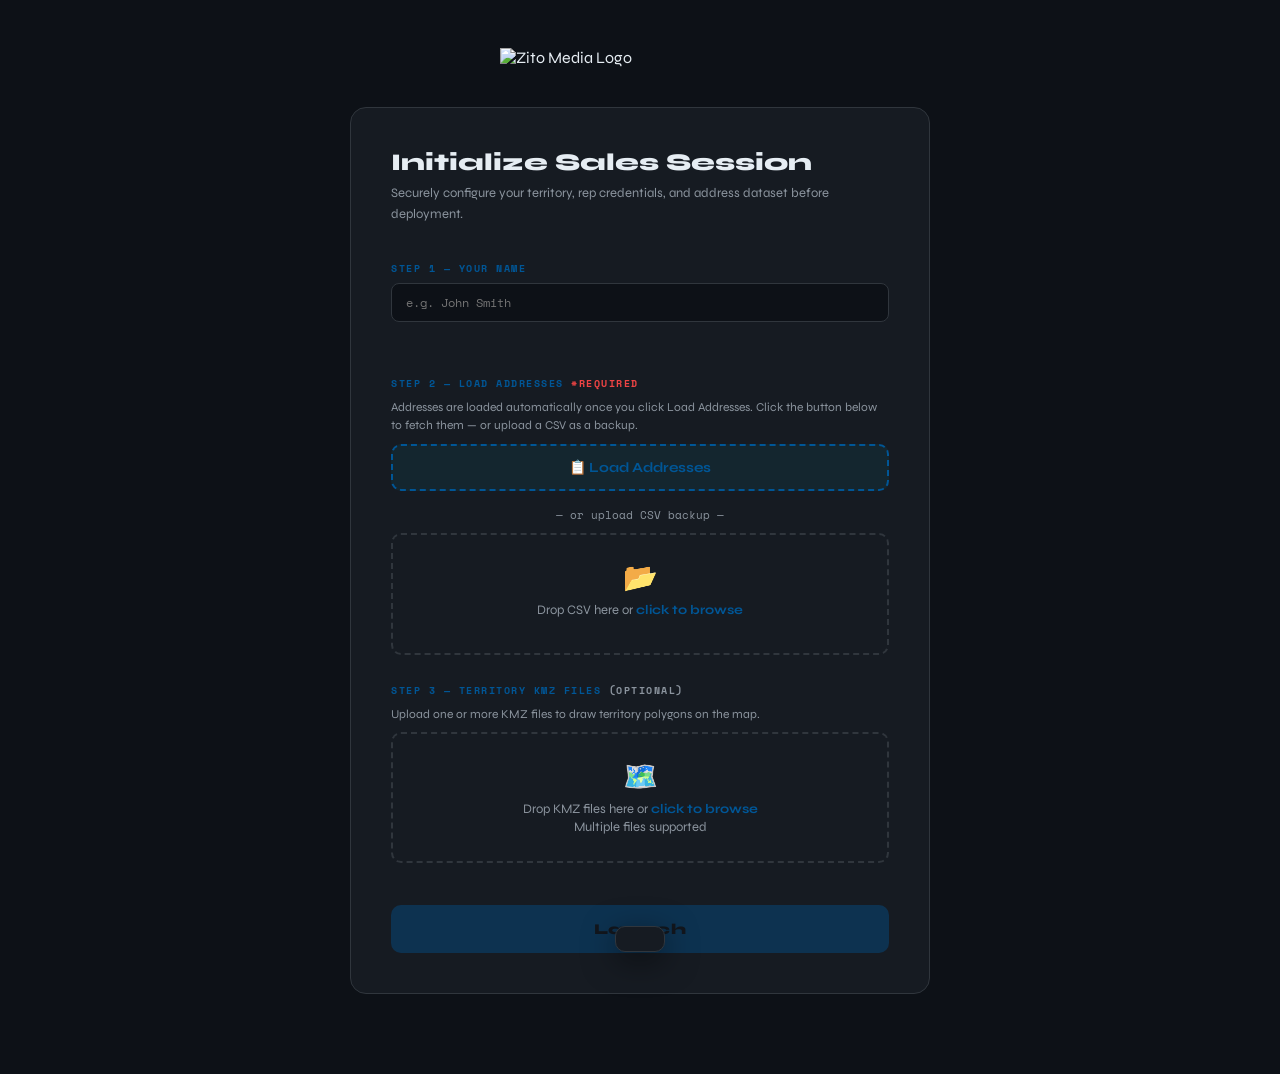
==== index.html @ 5307baa6 "Add files via upload" ====
<!DOCTYPE html>
<html lang="en">
<head>
<meta charset="UTF-8">
<meta name="viewport" content="width=device-width, initial-scale=1.0, viewport-fit=cover">
<title>Zito FieldOS</title>
<link rel="manifest" href="manifest.json">
<meta name="theme-color" content="#005696">
<meta name="mobile-web-app-capable" content="yes">
<meta name="apple-mobile-web-app-capable" content="yes">
<meta name="apple-mobile-web-app-status-bar-style" content="black-translucent">
<meta name="apple-mobile-web-app-title" content="FieldOS">
<link rel="apple-touch-icon" href="https://www.zitomedia.net/wp-content/uploads/2025/03/Untitled-design-6.png">
<link rel="icon" type="image/png" href="https://www.zitomedia.net/wp-content/uploads/2025/03/Untitled-design-6.png">

<!-- Preconnect to every external host so DNS + TLS happens in parallel, not serially -->
<link rel="preconnect" href="https://fonts.googleapis.com">
<link rel="preconnect" href="https://fonts.gstatic.com" crossorigin>
<link rel="preconnect" href="https://cdnjs.cloudflare.com">
<link rel="preconnect" href="https://server.arcgisonline.com">
<link rel="preconnect" href="https://nominatim.openstreetmap.org">
<link rel="preconnect" href="https://services.arcgisonline.com">
<link rel="dns-prefetch" href="https://script.google.com">

<!-- Fonts: display=swap means text shows in fallback font immediately, custom font swaps in when ready -->
<link href="https://fonts.googleapis.com/css2?family=Space+Mono:wght@400;700&family=Syne:wght@400;600;700;800&display=swap" rel="stylesheet">
<link rel="stylesheet" href="https://cdnjs.cloudflare.com/ajax/libs/leaflet/1.9.4/leaflet.min.css"/>
<link rel="stylesheet" href="https://cdnjs.cloudflare.com/ajax/libs/leaflet.markercluster/1.5.3/MarkerCluster.min.css"/>
<link rel="stylesheet" href="https://cdnjs.cloudflare.com/ajax/libs/leaflet.markercluster/1.5.3/MarkerCluster.Default.min.css"/>
<!-- App styles — bump ?v= whenever you update style.css so browsers fetch fresh -->
<link rel="stylesheet" href="style.css">
</head>
<body>

<!-- ═══════════════════ SPLASH SCREEN ═══════════════════ -->
<div id="splash" class="gone">
  <div class="splash-grid"></div>
  <div class="splash-glow"></div>
  <div class="splash-rings">
    <div class="splash-ring"></div>
    <div class="splash-ring"></div>
    <div class="splash-ring"></div>
    <div class="splash-ring"></div>
  </div>
  <div class="splash-body">
    <div class="splash-logo">
      <img src="https://www.zitomedia.net/wp-content/uploads/2025/03/Untitled-design-6.png" alt="Zito Media">
    </div>
    <div class="splash-line"></div>
    <div class="splash-tag">Field Operations & Sales Intelligence</div>
    <div class="splash-name" id="splash-rep-name"></div>
    <div class="splash-dots">
      <div class="splash-dot"></div>
      <div class="splash-dot"></div>
      <div class="splash-dot"></div>
    </div>
    <div class="splash-prog-wrap">
      <div class="splash-prog-track">
        <div class="splash-prog-fill" id="splash-prog-fill"></div>
      </div>
      <div class="splash-prog-label">Loading session…</div>
    </div>
  </div>
  <div class="splash-ver">ZITO FIELDOS v1.0.3 • Production • Build 2026.02.22</div>
</div>

<!-- ═══════════════════ SIGN-OUT CONFIRM ═══════════════════ -->
<div id="signout-confirm">
  <div class="signout-box">
    <div class="signout-icon">👋</div>
    <div class="signout-title">End Session?</div>
    <div class="signout-msg">Your availability will be set to Offline and your session will be securely closed.</div>
    <div class="signout-btns">
      <button class="signout-cancel" onclick="closeSignOutConfirm()">Cancel</button>
      <button class="signout-confirm-btn" onclick="confirmSignOut()">End Session</button>
    </div>
  </div>
</div>

<!-- ═══════════════════ SETUP PAGE ═══════════════════ -->
<div id="page-setup">
  <div class="logo-bar">
    <img src="https://www.zitomedia.net/wp-content/uploads/2025/03/Untitled-design-6.png" alt="Zito Media Logo">
  </div>
  <div class="setup-card">
    <h1>Initialize Sales Session</h1>
    <p class="sub">Securely configure your territory, rep credentials, and address dataset before deployment.</p>

    <div class="step">
      <div class="slabel">Step 1 — Your Name</div>
      <input class="txt-in" type="text" id="rep-name" placeholder="e.g. John Smith" oninput="validateRepName()" autocomplete="name">
      <div id="rep-name-hint">⚠ Please enter your first and last name</div>
      <div id="rep-profile-status"></div>
    </div>

    <div class="step">
      <div class="slabel">Step 2 — Load Addresses <span class="text-danger">*Required</span></div>
      <p class="shint">Addresses are loaded automatically once you click Load Addresses. Click the button below to fetch them — or upload a CSV as a backup.</p>
      <button class="btn-fetch-addr" id="btn-fetch-addr" onclick="fetchAddressesFromSheet()">
        <span id="fetch-addr-icon">📋</span> Load Addresses
      </button>
      <div id="fetch-addr-status" class="dz-status"></div>

      <div class="dz-or">— or upload CSV backup —</div>
      <div class="dropzone" id="dz-csv">
        <input type="file" id="csv-file" accept=".csv">
        <div class="dz-icon">📂</div>
        <div class="dz-label">Drop CSV here or <strong>click to browse</strong></div>
        <div id="csv-status" class="dz-status"></div>
      </div>
    </div>

    <div class="step">
      <div class="slabel">Step 3 — Territory KMZ Files <span class="text-muted">(optional)</span></div>
      <p class="shint">Upload one or more KMZ files to draw territory polygons on the map.</p>
      <div class="dropzone" id="dz-kml">
        <input type="file" id="kml-file" accept=".kml,.kmz" multiple>
        <div class="dz-icon">🗺️</div>
        <div class="dz-label">Drop KMZ files here or <strong>click to browse</strong></div>
        <div class="dz-label small-muted">Multiple files supported</div>
      </div>
      <div id="kml-file-list"></div>
    </div>

    <button class="btn-launch" id="launch-btn" disabled onclick="launchApp()">Launch</button>
  </div>
</div>

<!-- ═══════════════════ APP PAGE ═══════════════════ -->
<div id="page-app">
  <div id="topbar">
    <div class="tb-logo">
      <img src="https://www.zitomedia.net/wp-content/uploads/2025/03/Untitled-design-6.png" alt="Logo" class="topbar-logo-img">
    </div>
    <div class="tb-sep"></div>
    <div class="tb-stat">Homes Passed: <strong id="st-total">0</strong></div>
    <div class="tb-stat sched">✅ Scheduled: <strong id="st-sched">0</strong></div>
    <div class="tb-stat">Pending: <strong id="st-pend">0</strong></div>
    <div class="tb-actions">
      <button id="btn-drop-pin-top" class="tb-btn" title="Drop a pin / add an address">📍 Drop Pin</button>
      <button id="btn-draw-zone-top" class="tb-btn tb-btn-zone" onclick="toggleDrawZoneMode()" title="Draw a polygon and auto-add every house inside it">🏘 Draw Zone</button>
      <div id="tb-status-pill" class="is-offline" onclick="openBadge()" title="View my badge">
        <span class="status-dot"></span>
        <span id="tb-status-label">OFFLINE</span>
      </div>
      <button id="btn-manager" class="tb-btn" onclick="openManagerPanel()">Team</button>
      <button id="btn-chat" class="tb-btn tb-btn-chat" onclick="openChat()" title="Team Chat">
        💬 Chat<span id="chat-unread-badge" class="chat-unread-badge hidden"></span>
      </button>
      <button class="tb-btn" onclick="openBadge()">My Badge</button>
      <button class="tb-btn btn-logout" onclick="openSignOutConfirm()" title="Sign out">Log Out</button>
    </div>
  </div>

  <!-- Sidebar collapse toggle -->
  <button id="sidebar-toggle" onclick="toggleSidebar()" title="Toggle address list">&#8249;</button>

  <!-- ═══════════════════ BADGE MODAL ═══════════════════ -->
  <div id="badge-modal" onclick="if(event.target===this)closeBadge()">
    <div class="badge-wrap">
      <div class="badge-card">
        <div class="badge-stripe"></div>
        <div class="badge-logo-bar">
          <img src="https://www.zitomedia.net/wp-content/uploads/2025/03/Untitled-design-6.png" alt="Zito Media">
          <span class="badge-id-num" id="badge-id-num">REP-000</span>
        </div>
        <div class="badge-avatar" id="badge-avatar">?</div>
        <div class="badge-name" id="badge-rep-name">—</div>
        <div class="badge-title">Sales Representative</div>
        
        <div class="badge-contact">
          <div class="badge-contact-row">📞 <a id="badge-phone-link" href="#"><span id="badge-rep-phone">—</span></a></div>
          <div class="badge-contact-row">✉️ <a id="badge-email-link" href="#"><span id="badge-rep-email">—</span></a></div>
          <div class="badge-contact-row">🌐 <a id="badge-web-link" href="#" target="_blank" rel="noopener"><span id="badge-rep-web">zitomedia.net</span></a></div>
        </div>

        <div class="badge-email-actions">
          <button class="badge-email-btn mega" onclick="emailCustomerOffer('mega')">Email Mega Offer</button>
          <button class="badge-email-btn gig" onclick="emailCustomerOffer('gig')">Email Gig Offer</button>
        </div>

        <div class="badge-divider"></div>
        <div class="badge-stats">
          <div class="badge-stat">
            <div class="badge-stat-val total-c" id="badge-total">0</div>
            <div class="badge-stat-lbl">Total Sales</div>
          </div>
          <div class="badge-stat">
            <div class="badge-stat-val mega-c" id="badge-mega">0</div>
            <div class="badge-stat-lbl">Mega</div>
          </div>
          <div class="badge-stat">
            <div class="badge-stat-val gig-c" id="badge-gig">0</div>
            <div class="badge-stat-lbl">Gig</div>
          </div>
        </div>
        <div class="badge-divider"></div>
        <div class="badge-status-row">
          <div id="badge-toggle" class="badge-status-toggle offline" onclick="toggleRepStatus()">
            <span class="badge-toggle-dot"></span>
            <span id="badge-status-text">OFFLINE</span>
          </div>
        </div>
        <div class="badge-toggle-hint">Tap to toggle your availability status</div>
      </div>
      <button class="badge-close-btn" onclick="closeBadge()">Close</button>
      <button class="badge-signout-btn" onclick="closeBadge();openSignOutConfirm()">⏻ End Session</button>
    </div>
  </div>

  <!-- ═══════════════════ MANAGER DASHBOARD ═══════════════════ -->
  <div id="manager-modal" onclick="if(event.target===this)closeManagerPanel()">
    <div class="mgr-wrap">

      <!-- Header -->
      <div class="mgr-header">
        <div>
          <div class="mgr-eyebrow">Manager View</div>
          <div class="mgr-title">Field Intelligence</div>
          <div class="mgr-subtitle" id="mgr-last-refresh">—</div>
        </div>
        <button class="mgr-refresh-btn" id="mgr-refresh-btn" onclick="refreshManagerPanel()">↻</button>
      </div>

      <!-- Top KPI pills -->
      <div class="mgr-summary">
        <div class="mgr-pill"><div class="mgr-pill-val online-c" id="mgr-count-online">—</div><div class="mgr-pill-lbl">Online</div></div>
        <div class="mgr-pill"><div class="mgr-pill-val offline-c" id="mgr-count-offline">—</div><div class="mgr-pill-lbl">Offline</div></div>
        <div class="mgr-pill"><div class="mgr-pill-val sales-c" id="mgr-count-sales">—</div><div class="mgr-pill-lbl">Sales Today</div></div>
      </div>

      <!-- Tab nav -->
      <div class="mgr-tabs">
        <button class="mgr-tab active" onclick="switchMgrTab('team',this)"><span class="tab-emoji">👥</span><span class="tab-label">Team</span></button>
        <button class="mgr-tab" onclick="switchMgrTab('analytics',this)"><span class="tab-emoji">📊</span><span class="tab-label">Analytics</span></button>
        <button class="mgr-tab" onclick="switchMgrTab('coverage',this)"><span class="tab-emoji">🗺</span><span class="tab-label">Coverage</span></button>
        <button class="mgr-tab" onclick="switchMgrTab('forecast',this)"><span class="tab-emoji">💰</span><span class="tab-label">Forecast</span></button>
        <button class="mgr-tab" onclick="switchMgrTab('territory',this)"><span class="tab-emoji">🎯</span><span class="tab-label">Territory</span></button>
        <button class="mgr-tab mgr-tab-ai" onclick="switchMgrTab('ai',this)"><span class="tab-emoji">🤖</span><span class="tab-label">AI</span></button>
        <!-- AI Coach removed -->
      </div>

      <!-- ── TAB: TEAM ── -->
      <div id="mgr-tab-team" class="mgr-tab-panel active">
        <div class="mgr-perf">
          <div class="mgr-perf-head">Live Performance</div>
          <div class="mgr-perf-grid">
            <div class="mgr-metric">
              <div class="mgr-metric-lbl">Close Rate</div>
              <div class="mgr-metric-val" id="mgr-m-close">—</div>
              <div class="mgr-metric-sub" id="mgr-m-close-sub">—</div>
            </div>
            <div class="mgr-metric">
              <div class="mgr-metric-lbl">Sales / Hour</div>
              <div class="mgr-metric-val" id="mgr-m-pace">—</div>
              <div class="mgr-metric-sub" id="mgr-m-pace-sub">—</div>
            </div>
            <div class="mgr-metric">
              <div class="mgr-metric-lbl">Gig Mix</div>
              <div class="mgr-metric-val" id="mgr-m-gigmix">—</div>
              <div class="mgr-metric-sub" id="mgr-m-gigmix-sub">—</div>
            </div>
            <div class="mgr-metric">
              <div class="mgr-metric-lbl">Sales / Rep</div>
              <div class="mgr-metric-val" id="mgr-m-spr">—</div>
              <div class="mgr-metric-sub" id="mgr-m-spr-sub">—</div>
            </div>
          </div>
        </div>
        <div class="mgr-list-head">Field Reps</div>
        <div id="mgr-rep-list">
          <div class="mgr-loading"><div class="mgr-spinner"></div>Loading rep data…</div>
        </div>
      </div>

      <!-- ── TAB: ANALYTICS ── -->
      <div id="mgr-tab-analytics" class="mgr-tab-panel">

        <div class="mgr-two-col">
          <div class="ana-card">
            <div class="ana-card-head">🕐 Best Hours to Knock</div>
            <div class="ana-card-sub">Close rate by hour of day — based on all recorded door knocks</div>
            <div id="ana-tod-chart" class="tod-chart"></div>
            <div class="tod-x-labels" id="ana-tod-labels"></div>
          </div>

          <div class="ana-card">
            <div class="ana-card-head">📶 Status Breakdown</div>
            <div class="ana-card-sub">Disposition of all worked doors this session</div>
            <div id="ana-status-bars" class="status-bars"></div>
          </div>
        </div>

        <div class="mgr-two-col">
          <div class="ana-card">
            <div class="ana-card-head">🆚 Competitor Landscape</div>
            <div class="ana-card-sub">What service do prospects already have?</div>
            <div id="ana-competitor" class="competitor-grid"></div>
          </div>

          <div class="ana-card">
            <div class="ana-card-head">👤 Rep Leaderboard</div>
            <div class="ana-card-sub">Ranked by close rate — minimum 5 doors worked</div>
            <div id="ana-leaderboard" class="leaderboard-list"></div>
          </div>
        </div>

      </div>

      <!-- ── TAB: COVERAGE ── -->
      <div id="mgr-tab-coverage" class="mgr-tab-panel">

        <div class="mgr-two-col">
          <div class="ana-card">
            <div class="ana-card-head card-head-flex">
              <span>Territory Coverage</span>
              <button class="heat-btn" id="btn-heat-map" onclick="toggleHeatMap()">🌡 Coverage Map</button>
            </div>
            <div class="ana-card-sub">% of addresses knocked per territory</div>
            <div id="cov-territory-bars"></div>
          </div>

          <div class="ana-card">
            <div class="ana-card-head">📍 Coverage Legend</div>
            <div class="cov-legend">
              <div class="cov-leg-row"><span class="cov-swatch mega"></span>Mega Sale</div>
              <div class="cov-leg-row"><span class="cov-swatch gig"></span>Gig Sale</div>
              <div class="cov-leg-row"><span class="cov-swatch nothome"></span>Not Home</div>
              <div class="cov-leg-row"><span class="cov-swatch brightspeed"></span>Brightspeed</div>
              <div class="cov-leg-row"><span class="cov-swatch incontract"></span>In Contract</div>
              <div class="cov-leg-row"><span class="cov-swatch notinterested"></span>Not Interested</div>
              <div class="cov-leg-row"><span class="cov-swatch goback"></span>Go Back Later</div>
              <div class="cov-leg-row"><span class="cov-swatch pending"></span>Pending / Untouched</div>
            </div>
          </div>
        </div>

      </div>

      <!-- ── TAB: FORECAST ── -->
      <div id="mgr-tab-forecast" class="mgr-tab-panel">

        <div class="ana-card forecast-hero">
          <div class="ana-card-head">📡 Revenue Projection</div>
          <div class="ana-card-sub">Based on current close rate applied to remaining pending homes</div>
          <div class="forecast-mrr" id="fc-mrr">—</div>
          <div class="forecast-mrr-label">Projected Monthly Recurring Revenue</div>
        </div>

        <div class="ana-card">
          <div class="ana-card-head">Projection Inputs</div>
          <div class="fc-inputs-grid" id="fc-inputs-grid"></div>
        </div>

        <div class="ana-card">
          <div class="ana-card-head">Territory Breakdown</div>
          <div id="fc-territory-table"></div>
        </div>

        <div class="ana-card">
          <div class="ana-card-head">Package Revenue Split</div>
          <div class="fc-pkg-split" id="fc-pkg-split"></div>
        </div>

      </div>

      <!-- ── TAB: TERRITORY INTEL ── -->
      <div id="mgr-tab-territory" class="mgr-tab-panel">

        <div class="ana-card">
          <div class="ana-card-head">📡 Territory Saturation</div>
          <div class="ana-card-sub">How worked-out is each territory? When to rotate reps in.</div>
          <div id="ti-saturation"></div>
        </div>

        <div class="ana-card">
          <div class="ana-card-head">🆚 Competitor Breakdown by Territory</div>
          <div class="ana-card-sub">% of homes using Brightspeed, in contract, or open market — per territory</div>
          <div id="ti-competitor-table"></div>
        </div>

        <div class="ana-card">
          <div class="ana-card-head">🔄 Follow-Up Queue</div>
          <div class="ana-card-sub">Go Back Later &amp; Not Home doors across all territories — sorted by how long they've been waiting</div>
          <div id="ti-stale-list"></div>
        </div>

        <div class="ana-card">
          <div class="ana-card-head">📋 Deploy Recommendations</div>
          <div class="ana-card-sub">Where to focus reps next based on coverage and close rate data</div>
          <div id="ti-recommendations"></div>
        </div>

      </div>

      <!-- AI Coach tab removed -->

      <!-- ── TAB: AI ANALYSIS ── -->
      <div id="mgr-tab-ai" class="mgr-tab-panel">

        <!-- API Key row -->
        <div class="ai-key-row" id="ai-key-row">
          <div class="ai-key-label">Anthropic API Key</div>
          <div class="ai-key-input-wrap">
            <input class="ai-key-input" id="ai-key-input" type="password"
              placeholder="sk-ant-api03-…"
              oninput="aiKeySave()"
              autocomplete="off" spellcheck="false">
            <button class="ai-key-toggle" onclick="aiKeyToggle()" title="Show/hide key">👁</button>
          </div>
          <div class="ai-key-hint" id="ai-key-hint">Saved in your browser only — never sent to the sheet</div>
        </div>

        <div class="ai-hero-card">
          <div class="ai-hero-left">
            <div class="ai-hero-title">🤖 Field Intelligence Briefing</div>
            <div class="ai-hero-sub">Claude analyses all live territory, rep, competitor, and forecast data to give you actionable deployment recommendations.</div>
          </div>
          <button class="ai-run-btn" id="ai-run-btn" onclick="runAIAnalysis()">
            <span id="ai-run-btn-label">▶ Run Analysis</span>
          </button>
        </div>

        <!-- Context pills — what data is being sent -->
        <div class="ai-context-pills" id="ai-context-pills"></div>

        <!-- Output area -->
        <div id="ai-output" class="ai-output-idle">
          <div class="ai-output-placeholder">
            <div class="ai-placeholder-icon">🧠</div>
            <div>Enter your API key above, then hit <strong>Run Analysis</strong>.<br>
            Takes about 10–15 seconds.</div>
          </div>
        </div>

        <!-- Timestamp -->
        <div class="ai-timestamp" id="ai-timestamp"></div>

      </div>

      <button class="mgr-close-btn" onclick="closeManagerPanel()">Close</button>
    </div>
  </div>

  <!-- ═══════════════════ GPS PERMISSION PROMPT ═══════════════════ -->
  <div id="gps-prompt" class="gps-prompt-overlay">
    <div class="gps-prompt-box">
      <div class="gps-prompt-icon">📍</div>
      <div class="gps-prompt-title">Enable Location</div>
      <div class="gps-prompt-body">
        FieldOS uses your location to:<br><br>
        <span class="gps-feat">🧭 <strong>Route Mode</strong> — sort addresses nearest-first as you walk</span>
        <span class="gps-feat">📡 <strong>Territory loading</strong> — auto-load homes near you</span>
        <span class="gps-feat">🔄 <strong>Follow-Up Queue</strong> — show distance to each callback</span>
      </div>
      <div class="gps-prompt-sub">Your location is never stored or shared. It stays on your device.</div>
      <button class="gps-btn-allow" onclick="requestGPS()">Allow Location Access</button>
      <button class="gps-btn-skip"  onclick="dismissGPSPrompt()">Not Now</button>
    </div>
  </div>

  <!-- GPS status banner (shows briefly after grant/deny) -->
  <div id="gps-banner" class="gps-banner"></div>

  <div id="panel-list">
    <div class="pl-head">
      <div class="pl-title">
        Addresses
        <span class="pl-badge" id="addr-count">0</span>
      </div>
      <div class="pl-mode-btns">
        <button class="pl-mode-btn" id="btn-route-mode" onclick="toggleRouteMode()">
          <span class="pl-mode-icon">🧭</span>
          <span class="pl-mode-label">Route</span>
        </button>
        <button class="pl-mode-btn" id="btn-stale-mode" onclick="toggleStaleMode()">
          <span class="pl-mode-icon">🔄</span>
          <span class="pl-mode-label">Follow-Up</span>
          <span class="pl-mode-count" id="stale-badge"></span>
        </button>
      </div>
      <div class="pl-filter-row">
        <div class="disp-chips" id="disp-chips"></div>
      </div>
      <input class="search-in" id="addr-search" placeholder="🔍 Search addresses…" oninput="filterList(this.value)">
    </div>
    <div id="addr-items"></div>
    <div class="pl-footer">
      <button class="btn-add-addr" onclick="openAddAddrModal()">&#43; Add Address</button>
    </div>
  </div>

  <!-- ═══════════════════ ADD ADDRESS MODAL ═══════════════════ -->
  <div id="add-addr-modal" onclick="if(event.target===this)closeAddAddrModal()">
    <div class="add-addr-box">
      <div class="add-addr-header">
        <div class="add-addr-title">Add New Address</div>
        <button class="add-addr-close" onclick="closeAddAddrModal()">&#10005;</button>
      </div>
      <div class="add-addr-sub">Enter a home not in the current list. It will be added to your session and saved to the Addresses tab in Google Sheets.</div>

      <div class="fg">
        <label class="fl">Street Address <span class="text-danger">*</span></label>
        <input class="fi" type="text" id="new-addr-street" placeholder="e.g. 123 Oak St" oninput="checkNewAddrReady()">
      </div>
      <div class="fg-row">
        <div>
          <label class="fl">City <span class="text-danger">*</span></label>
          <input class="fi" type="text" id="new-addr-city" placeholder="e.g. Burnsville" oninput="checkNewAddrReady()">
        </div>
        <div>
          <label class="fl">State</label>
          <input class="fi" type="text" id="new-addr-state" placeholder="e.g. NC" maxlength="2">
        </div>
      </div>
      <div class="fg">
        <label class="fl">ZIP Code</label>
        <input class="fi" type="text" id="new-addr-zip" placeholder="e.g. 28714" maxlength="10">
      </div>

      <div class="add-addr-note">
        &#128203; This address will also be written to the <strong>Addresses</strong> tab of your Google Sheet so it persists for future sessions.
      </div>

      <button class="btn-add-addr-submit" id="btn-new-addr-submit" onclick="submitNewAddress()" disabled>Add Address</button>
      <div id="add-addr-sending">
        <div class="add-addr-spinner"></div> Saving to Google Sheet&hellip;
      </div>
    </div>
  </div>

  <!-- Pin Drop banner — visible while pin mode is active -->
  <div id="pin-drop-banner">📍 Tap a home on the map to add it</div>

  <!-- Draw Zone banner — visible while polygon drawing is active -->
  <div id="draw-zone-banner">
    <span id="draw-zone-banner-text">✏️ Tap to place corners — double-tap or tap ● to close</span>
    <button class="dz-banner-cancel" onclick="cancelDrawZone()">✕ Cancel</button>
  </div>

  <!-- Draw Zone Confirm Modal -->
  <div id="draw-zone-confirm-modal" onclick="if(event.target===this)closeDrawZoneConfirm()">
    <div class="dz-confirm-box">
      <div class="dz-confirm-header">
        <div class="dz-confirm-title">🏘 Zone Scan Complete</div>
        <button class="dz-confirm-close" onclick="closeDrawZoneConfirm()">✕</button>
      </div>
      <div class="dz-confirm-count">
        <div class="dz-count-num" id="dz-count-big">0</div>
        <div class="dz-count-label">homes found in zone</div>
      </div>
      <div id="dz-breakdown" class="dz-breakdown"></div>
      <div id="dz-geocode-time" class="dz-geocode-time"></div>
      <div class="dz-territory-row">
        <label class="dz-terr-label">Assign territory name</label>
        <input class="dz-terr-input" id="dz-territory-input" type="text" placeholder="e.g. Palestine_TX">
      </div>
      <div class="dz-confirm-actions">
        <button class="dz-btn-confirm" onclick="confirmAddZoneBuildings()">✅ Add All Homes</button>
        <button class="dz-btn-cancel"  onclick="closeDrawZoneConfirm()">Cancel</button>
      </div>
    </div>
  </div>

  <!-- Pin Drop Address Confirm Modal -->
  <div id="pin-confirm-modal" onclick="if(event.target===this)cancelPinConfirm()">
    <div class="pin-confirm-box">
      <div class="pin-confirm-header">
        <div class="pin-confirm-title">📍 Confirm Address</div>
        <button class="pin-confirm-close" onclick="cancelPinConfirm()">✕</button>
      </div>
      <div class="pin-confirm-hint">Tap any field to correct it if the address is wrong.</div>
      <div class="pin-confirm-fields">
        <label class="pin-field-label">Street</label>
        <input class="pin-field-input" id="pin-cf-street" type="text" placeholder="123 Main St" autocomplete="off">
        <label class="pin-field-label">City</label>
        <input class="pin-field-input" id="pin-cf-city" type="text" placeholder="City" autocomplete="off">
        <div class="pin-field-row">
          <div class="pin-field-half">
            <label class="pin-field-label">State</label>
            <input class="pin-field-input" id="pin-cf-state" type="text" placeholder="PA" maxlength="2" autocomplete="off">
          </div>
          <div class="pin-field-half">
            <label class="pin-field-label">ZIP</label>
            <input class="pin-field-input" id="pin-cf-zip" type="text" placeholder="15213" maxlength="10" autocomplete="off">
          </div>
        </div>
      </div>
      <div class="pin-confirm-coords" id="pin-cf-coords"></div>
      <div class="pin-confirm-actions">
        <button class="pin-btn-confirm" onclick="confirmPinAddress()">✅ Add Address</button>
        <button class="pin-btn-cancel" onclick="cancelPinConfirm()">Cancel</button>
      </div>
    </div>
  </div>

  <!-- Drop Pin FAB — mobile only, replaces the topbar button which overflows on small screens -->
  <button id="btn-drop-pin-fab" onclick="togglePinDropMode()" title="Drop a pin / add an address">
    📍 Drop Pin
  </button>

  <div id="map"></div>

  <!-- Weather Overlay Pill -->
  <div id="wx-pill" class="wx-pill" aria-label="Weather controls">
    <button id="wx-radar-toggle" class="wx-chip wx-toggle" type="button" onclick="wxToggleRadar()" aria-pressed="false">
      <span class="wx-label">Radar</span>
      <span class="wx-switch" aria-hidden="true"><span class="wx-knob"></span></span>
    </button>
    <div id="wx-temp" class="wx-chip wx-temp" title="Current temperature">—°F</div>
  </div>

  <!-- Geocoding progress bar -->
  <div id="geocode-bar" class="hidden">
    <div id="gc-text"></div>
    <div class="gc-track">
      <div id="gc-fill"></div>
    </div>
  </div>

  <div id="panel-form">
    <div class="pf-head">
      <div class="pf-info">
        <div class="pf-addr" id="pf-addr-line"></div>
        <div class="pf-sub"  id="pf-addr-sub"></div>
      </div>
      <button class="pf-collapse" id="pf-collapse-btn" onclick="toggleFormCollapse()" title="Collapse / expand form">▾</button>
      <button class="pf-close" onclick="closeForm()">✕</button>
    </div>
    <div class="pf-body">

      <!-- Active customer notice (shown instead of sales form) -->
      <div id="active-notice" class="hidden">
        <div class="active-notice-box">
          <div class="active-notice-icon">⚡</div>
          <div class="active-notice-title">Active Customer</div>
          <div class="active-notice-msg">This address is an existing active customer and cannot be sold to.</div>
        </div>
      </div>

      <!-- Sales form (hidden for active customers) -->
      <div id="sales-form-body">

      <!-- Previous disposition banner — shown when address has been visited before -->
      <div id="prev-disposition" class="hidden">
        <div class="prev-disp-label">Previous Disposition</div>
        <div class="prev-disp-row">
          <span class="prev-disp-status" id="prev-disp-status"></span>
          <span class="prev-disp-clear" onclick="clearPrevDisposition()" title="Clear disposition">✕ Clear</span>
        </div>
        <div class="prev-disp-note hidden" id="prev-disp-note"></div>
      </div>

      <div class="sec-head">Customer Info</div>
      <div class="fg-row">
        <div><label class="fl">First Name</label><input class="fi" type="text" id="f-first" placeholder="Jane"></div>
        <div><label class="fl">Last Name</label><input class="fi" type="text" id="f-last" placeholder="Smith"></div>
      </div>
      <div class="fg">
        <label class="fl">Phone</label>
        <input class="fi" type="text" id="f-phone" placeholder="(555) 555-5555" oninput="fmtPhone(this)">
      </div>
      <div class="fg">
        <label class="fl">Email</label>
        <input class="fi" type="text" id="f-email" placeholder="jane@example.com">
      </div>
      <div class="fg">
        <label class="fl">Notes</label>
        <input class="fi" type="text" id="f-notes" placeholder="Gate code, best call time, etc.">
      </div>

      <div class="sec-head">Select Package</div>
      <div class="pkg-grid">
        <div class="pkg-card mega-card" id="pkg-mega" onclick="pickPkg('mega')">
          <span class="pkg-check">✓</span>
          <div class="pkg-icon">⚡</div>
          <div class="pkg-name">Mega Speed</div>
          <div class="pkg-speed">500 Mbps</div>
          <div class="pkg-price">$44.95/mo</div>
        </div>
        <div class="pkg-card gig-card" id="pkg-gig" onclick="pickPkg('gig')">
          <span class="pkg-check">✓</span>
          <div class="pkg-icon">🚀</div>
          <div class="pkg-name">Gig Speed</div>
          <div class="pkg-speed">1,000 Mbps</div>
          <div class="pkg-price">$54.95/mo</div>
        </div>
      </div>

      <!-- Pricing Breakdown (shown after package selected) -->
      <div id="pricing-box" class="hidden">

        <div class="sec-head">Schedule Install</div>

        <!-- Schedule picker -->
        <div id="sched-wrap">
          <div id="sched-loading" class="sched-msg hidden">
            <div class="sched-spinner"></div><span>Loading schedule…</span>
          </div>
          <div id="sched-error" class="sched-err hidden"></div>

          <div id="sched-picker" class="hidden">
            <div class="sched-nav">
              <button class="sched-nav-btn" onclick="schedShiftWeek(-1)">&#8592;</button>
              <span class="sched-week-label" id="sched-week-label"></span>
              <button class="sched-nav-btn" onclick="schedShiftWeek(1)">&#8594;</button>
            </div>
            <div id="sched-day-grid"></div>
          </div>

          <!-- Confirmed slot -->
          <div id="sched-confirmed" class="sched-confirmed hidden">
            <div class="sched-conf-check">✅</div>
            <div class="sched-conf-body">
              <div class="sched-conf-label">Install Scheduled</div>
              <div class="sched-conf-date" id="sched-conf-date"></div>
              <div class="sched-conf-time" id="sched-conf-time"></div>
            </div>
            <button class="sched-conf-change" onclick="schedClearSlot()">✕ Change</button>
          </div>
        </div>

        <!-- Hidden fields used by calcPricing + payload -->
        <input type="hidden" id="f-install-date">
        <input type="hidden" id="f-install-time">

        <div class="sec-head">Pricing Breakdown</div>
        <div class="price-table">
          <div class="price-section-label">Monthly Bill (recurring)</div>
          <div class="price-row"><span>Internet Service</span><span id="pr-internet">—</span></div>
           <div class="price-row"><span>Modem Fee</span><span>$10.00</span></div>
          <div class="price-row"><span>eero 6+ WiFi Router</span><span>$5.00</span></div>
          <div class="price-row"><span>Payment Processing Fee</span><span>$1.00</span></div>
          <div class="price-row price-total"><span>Monthly Total</span><span id="pr-monthly">—</span></div>

          <div class="price-section-label mt-14">First Month Bill (promo: internet is free)</div>
          <div class="price-row promo-row"><span>Internet Service</span><span class="free-tag">FREE</span></div>
           <div class="price-row"><span>Modem Fee</span><span>$10.00</span></div>
          <div class="price-row"><span>eero 6+ WiFi Router</span><span>$5.00</span></div>
          <div class="price-row"><span>Payment Processing Fee</span><span>$1.00</span></div>
          <div class="price-row price-total"><span>First Month Bill (fees only)</span><span id="pr-firstbill-fees">$16.00</span></div>
           <div class="price-row"><span class="opacity-85">+ Estimated Proration (below)</span><span class="opacity-85">—</span></div>
           <div class="price-row price-total"><span>Estimated First Bill Total</span><span id="pr-firstbill-total">—</span></div>

          <div id="proration-section" class="hidden">
            <div class="price-section-label mt-14">Estimated Proration (install → 1st of next month)</div>
            <div class="price-row"><span id="pr-prorate-label">Internet</span><span id="pr-prorate-internet">—</span></div>
            <div class="price-row"><span id="pr-prorate-eero-label">eero 6+</span><span id="pr-prorate-eero">—</span></div>
            <div class="price-row"><span>Payment Processing Fee</span><span>$1.00</span></div>
            <div class="price-row price-total"><span>Estimated Proration Total</span><span id="pr-prorate-total">—</span></div>
             <div class="price-note mt-10">
               ✅ <strong>No payment is collected at install.</strong> Estimated proration is added to the first bill.
             </div>
          </div>

          <div class="price-note">
            📅 Bills are generated on the <strong>1st</strong> of each month and due by the <strong>10th</strong>.
            <br>💡 Promo: First month includes <strong>free internet service</strong>, but standard monthly fees still apply (modem $10, eero $5, processing $1).
          </div>
        </div>
      </div>

      <div class="sec-head">Submit Sale</div>
      <button class="btn-mega" id="btn-mega" onclick="submitSale('Mega Speed')" disabled>⚡ Submit — Mega Speed</button>
      <button class="btn-gig"  id="btn-gig"  onclick="submitSale('Gig Speed')"  disabled>🚀 Submit — Gig Speed</button>

      <div class="sec-head">No Sale</div>
      <div class="status-grid" id="status-grid">
        <!-- Populated dynamically by renderDispositionButtons() based on territory -->
      </div>
      
      <!-- No Sale Disposition Note (only for Not Home / Not Interested / Go Back Later) -->
      <div class="fg hidden" id="ns-note-wrap">
        <label class="fl" for="ns-note">Disposition Note</label>
        <textarea class="fi" id="ns-note" rows="3" placeholder="Quick note (optional)"></textarea>
      </div>

<button class="btn-log" onclick="submitStatus()">Log Status (no sale)</button>

      </div><!-- end sales-form-body -->
    </div>
  </div>
</div>

<!-- ═══════════════════ CHAT MODAL ═══════════════════ -->
<div id="chat-modal" onclick="if(event.target===this)closeChat()">
  <div class="chat-wrap">
    <div class="chat-header">
      <div class="chat-header-left">
        <div class="chat-title">💬 Team Chat</div>
        <div class="chat-subtitle" id="chat-subtitle">Loading…</div>
      </div>
      <button class="chat-close-btn" onclick="closeChat()">✕</button>
    </div>
    <div class="chat-messages" id="chat-messages">
      <div class="chat-loading"><div class="chat-spinner"></div> Loading messages…</div>
    </div>
    <div class="chat-input-row">
      <input class="chat-input" id="chat-input" type="text" placeholder="Message the team…" maxlength="500" onkeydown="if(event.key==='Enter'&&!event.shiftKey){event.preventDefault();sendChatMessage();}">
      <button class="chat-send-btn" onclick="sendChatMessage()">Send</button>
    </div>
  </div>
</div>

<!-- Toast -->
<div id="toast"></div>

<!-- Guide Modal -->
<div id="modal" onclick="handleModalClick(event)">
  <div class="modal-box">
    <h2>⚙ Google Sheets Setup Guide</h2>
    <p>Follow these steps to send sale data automatically to a Google Sheet.</p>

    <h3>1 — Create a Google Sheet</h3>
    <p>Add these headers in Row 1 exactly as shown:</p>
    <pre>Timestamp | Salesperson | Address | City | State | Zip | First Name | Last Name | Phone | Email | Package | Install Date | Install Time | Notes | Status</pre>

    <h3>2 — Open Apps Script</h3>
    <p>Go to <strong>Extensions → Apps Script</strong>, delete existing code, and paste this:</p>
    <pre>function doPost(e) {
  var sheet = SpreadsheetApp.getActiveSpreadsheet().getActiveSheet();
  var d = JSON.parse(e.postData.contents);
  sheet.appendRow([
    new Date(), d.salesperson,
    d.address, d.city, d.state, d.zip,
    d.firstName, d.lastName, d.phone, d.email,
    d.package, d.installDate, d.installTime, d.notes, d.status
  ]);
  return ContentService
    .createTextOutput(JSON.stringify({result:'success'}))
    .setMimeType(ContentService.MimeType.JSON);
}</pre>

    <h3>3 — Deploy as Web App</h3>
    <p>Click <strong>Deploy → New deployment → Web app</strong>. Set <em>Execute as</em>: <strong>Me</strong>, <em>Who has access</em>: <strong>Anyone</strong>. Deploy and authorize.</p>

    <h3>4 — Address CSV Format</h3>
    <pre>address,city,state,zip
123 Main St,Burnsville,NC,28714
456 Oak Ave,Burnsville,NC,28714</pre>

    <button class="modal-close" onclick="closeModal()">Close</button>
  </div>
</div>
<!-- Third-party libraries -->
<script defer src="https://cdnjs.cloudflare.com/ajax/libs/leaflet/1.9.4/leaflet.min.js"></script>
<script defer src="https://cdnjs.cloudflare.com/ajax/libs/leaflet.markercluster/1.5.3/leaflet.markercluster.min.js"></script>
<script defer src="https://cdnjs.cloudflare.com/ajax/libs/PapaParse/5.4.1/papaparse.min.js"></script>
<script defer src="https://cdnjs.cloudflare.com/ajax/libs/jszip/3.10.1/jszip.min.js"></script>
<!-- App logic — bump ?v= whenever you push a new version of app.js -->
<script defer src="app.js"></script>
<!-- Supabase client (optional) -->
<script type="module">
  import { createClient } from "https://esm.sh/@supabase/supabase-js@2";

  window.supabase = createClient(
    "YOUR_SUPABASE_URL",
    "YOUR_SUPABASE_ANON_KEY"
  );
</script>
<!-- Service worker: caches app shell + tiles so the app loads fast on weak signal -->
<script>
  if ('serviceWorker' in navigator) {
    window.addEventListener('load', function() {
      navigator.serviceWorker.register('sw.js').catch(function(){});
    });
  }
</script>
</body>
</html>
---- style.css ----
/* Zito FieldOS — styles
 * Split from single-file build on 2026.02.24
 * To update: edit this file and bump ?v= in index.html
 */

:root {
  --bg: #0d1117;
  --surface: #161b22;
  --surface2: #21262d;
  --border: #30363d;
  --accent: #005696;
  --mega: #8b5cf6;
  --gig: #10b981;
  --text: #e6edf3;
  --muted: #8b949e;
  --warn: #d97706;
  --danger: #ef4444;
  --sidebar-w: 280px;
}
* { box-sizing: border-box; margin: 0; padding: 0; }
body { font-family: 'Syne', sans-serif; color: var(--text); background: var(--bg); }

/* ── UTILITY CLASSES ─────────────────────────────────── */
.hidden { display: none !important; }
.mt-10 { margin-top: 10px !important; }
.mt-14 { margin-top: 14px !important; }
.opacity-85 { opacity: .85; }
.text-danger { color: var(--danger); }
.text-muted { color: var(--muted); }
.small-muted { font-size: 11px; color: var(--muted); margin-top: 2px; }
.topbar-logo-img { height: 30px; width: auto; }
.tb-actions { display: flex; align-items: center; gap: 8px; }
.btn-logout { color: #f87171; border-color: rgba(239,68,68,.3); }
.card-head-flex { display: flex; align-items: center; justify-content: space-between; }
.cov-swatch.mega { background: #8b5cf6; }
.cov-swatch.gig { background: #10b981; }
.cov-swatch.nothome { background: #d97706; }
.cov-swatch.brightspeed { background: #ef4444; }
.cov-swatch.incontract { background: #818cf8; }
.cov-swatch.notinterested { background: #dc2626; }
.cov-swatch.goback { background: #06b6d4; }
.cov-swatch.pending { background: #6b7280; }

/* geocode bar styles */
#geocode-bar {
  display: none;
  position: absolute;
  bottom: 20px;
  left: 50%;
  transform: translateX(-50%);
  background: #fff;
  border: 1px solid #d1d5db;
  border-radius: 10px;
  padding: 12px 20px;
  min-width: 300px;
  box-shadow: 0 4px 16px rgba(0,0,0,.15);
  z-index: 999;
  flex-direction: column;
  gap: 8px;
  font-family: 'Syne', sans-serif;
}
#gc-text { font-size: 12px; font-weight: 600; color: #374151; text-align: center; }
.gc-track { background: #e5e7eb; border-radius: 4px; height: 6px; overflow: hidden; }
#gc-fill { height: 100%; background: #2563eb; border-radius: 4px; transition: width .4s ease; width: 0%; }

/* additional element-specific rules */
#rep-name-hint { font-size: 11px; color: var(--muted); margin-top: 6px; font-family: 'Space Mono', monospace; display: none; }
#rep-profile-status { font-size: 12px; margin-top: 8px; min-height: 18px; }
#fetch-addr-status { margin-top: 8px; }
.tb-stat.sched { color: #059669; }

/* ── SETUP PAGE ─────────────────────────────────────── */
#page-setup {
  min-height: 100vh;
  min-height: 100dvh;
  overflow-y: auto;
  display: flex;
  flex-direction: column;
  align-items: center;
  padding: 48px 20px 80px;
  padding-bottom: max(80px, calc(80px + env(safe-area-inset-bottom)));
  box-sizing: border-box;
}
.logo-bar {
  display: flex;
  flex-direction: column;
  align-items: center;
  justify-content: center;
  gap: 12px;
  width: 100%;
  margin-bottom: 40px;
}
.logo-bar img {
  max-width: 280px;
  width: 80%;
  height: auto;
  object-fit: contain;
}
.logo-dot {
  width: 12px; height: 12px; border-radius: 50%;
  background: var(--accent); box-shadow: 0 0 12px var(--accent);
  animation: glow 2s ease-in-out infinite;
}
@keyframes glow {
  0%,100%{box-shadow:0 0 8px var(--accent)}
  50%{box-shadow:0 0 22px var(--accent)}
}
.setup-card {
  background: var(--surface); border: 1px solid var(--border);
  border-radius: 16px; padding: 40px; width: 100%; max-width: 580px;
  box-sizing: border-box;
}
.setup-card h1 { font-size: 24px; font-weight: 800; margin-bottom: 6px; }
.setup-card .sub { font-size: 13px; color: var(--muted); line-height: 1.6; margin-bottom: 36px; }

.step { margin-bottom: 28px; }
.slabel {
  font-size: 10px; font-weight: 700; letter-spacing: 1.5px; text-transform: uppercase;
  color: var(--accent); font-family: 'Space Mono', monospace; margin-bottom: 7px;
}
.shint { font-size: 12px; color: var(--muted); line-height: 1.55; margin-bottom: 9px; }

.txt-in {
  width: 100%; background: var(--bg); border: 1px solid var(--border);
  border-radius: 8px; padding: 10px 14px; color: var(--text);
  font-family: 'Space Mono', monospace; font-size: 12px; outline: none;
  transition: border-color .2s;
}
.txt-in:focus { border-color: var(--accent); box-shadow: 0 0 0 3px rgba(0,212,255,.1); }

.dropzone {
  border: 2px dashed var(--border); border-radius: 10px;
  padding: 26px; text-align: center; cursor: pointer;
  transition: border-color .2s, background .2s; position: relative;
}
.dropzone:hover { border-color: var(--accent); background: rgba(0,212,255,.04); }
.dropzone.dz-over { border-color: var(--accent); background: rgba(0,212,255,.07); }
.dropzone input[type=file] {
  position: absolute; inset: 0; width: 100%; height: 100%; opacity: 0; cursor: pointer;
}
.dz-icon { font-size: 28px; margin-bottom: 7px; }
.dz-label { font-size: 13px; color: var(--muted); }
.dz-label strong { color: var(--accent); }
.dz-status { margin-top: 9px; font-family: 'Space Mono', monospace; font-size: 11px; }
.ok  { color: var(--gig); }
.err { color: var(--danger); }

.btn-launch {
  width: 100%; margin-top: 6px; padding: 15px;
  background: var(--accent); color: var(--bg); border: none;
  border-radius: 10px; cursor: pointer;
  font-family: 'Syne', sans-serif; font-size: 15px; font-weight: 800;
  letter-spacing: .3px; transition: all .2s;
}
.btn-launch:hover:not(:disabled) {
  background: #33deff; transform: translateY(-1px);
  box-shadow: 0 6px 24px rgba(0,212,255,.35);
}
.btn-launch:disabled { opacity: .4; cursor: not-allowed; }

.guide-link {
  background: none; border: none; color: var(--accent);
  font-size: 11px; font-family: 'Space Mono', monospace;
  text-decoration: underline; cursor: pointer; padding: 0;
}

/* ── APP PAGE ───────────────────────────────────────── */
#page-app {
  display: none; height: 100vh; position: relative; overflow: hidden;
}

/* Topbar */
#topbar {
  position: absolute; top: 0; left: 0; right: 0; height: 52px;
  background: var(--surface); border-bottom: 1px solid var(--border);
  display: flex; align-items: center; padding: 0 16px; gap: 16px; z-index: 500;
}
.tb-logo { font-size: 16px; font-weight: 800; display:flex; align-items:center; gap:8px; }
.tb-sep  { width: 1px; height: 24px; background: var(--border); }
.tb-stat { font-size: 11px; color: var(--muted); font-family: 'Space Mono', monospace; }
.tb-stat strong { color: var(--text); }
.ml-auto { margin-left: auto; }
.tb-btn {
  background: var(--surface2); border: 1px solid var(--border);
  border-radius: 7px; color: var(--muted); cursor: pointer;
  padding: 5px 12px; font-size: 12px; font-family: 'Syne', sans-serif;
  font-weight: 600; transition: all .15s;
}
.tb-btn:hover { border-color: var(--accent); color: var(--accent); }

/* ── SIDEBAR TOGGLE BUTTON ── */
#sidebar-toggle {
  position: absolute;
  top: 62px; /* below topbar */
  left: var(--sidebar-w);
  z-index: 1050; /* above wx-pill (999) so it's always tappable */
  width: 24px; height: 48px;
  background: var(--surface);
  border: 1px solid var(--border);
  border-left: none;
  border-radius: 0 8px 8px 0;
  cursor: pointer;
  display: flex; align-items: center; justify-content: center;
  color: var(--muted);
  font-size: 13px;
  transition: left .25s ease, color .15s, background .15s;
  user-select: none;
}
#sidebar-toggle:hover { color: var(--accent); background: var(--surface2); }

/* Map */
#map {
  position: absolute;
  top: 52px; left: var(--sidebar-w); right: 0; bottom: 0;
  z-index: 1;
  transition: left .25s ease;
}

/* Address list panel */
#panel-list {
  position: absolute; top: 52px; left: 0; width: var(--sidebar-w); bottom: 0;
  background: var(--surface); border-right: 1px solid var(--border);
  display: flex; flex-direction: column; z-index: 1000; /* above wx-pill (999) */
  transition: transform .25s ease;
}

/* Collapsed state */
#page-app.sidebar-collapsed #panel-list {
  transform: translateX(-100%);
}
#page-app.sidebar-collapsed #map {
  left: 0;
}
#page-app.sidebar-collapsed #sidebar-toggle {
  left: 0;
  border-left: 1px solid var(--border);
  border-radius: 0 8px 8px 0;
}

/* On mobile, sidebar overlays map instead of pushing it */
@media (max-width: 640px) {
  #map {
    left: 0 !important;
  }
  #panel-list {
    z-index: 1050; /* above wx-pill on mobile too */
    box-shadow: 4px 0 20px rgba(0,0,0,.4);
  }
  #page-app.sidebar-collapsed #panel-list {
    transform: translateX(-100%);
  }
  #sidebar-toggle {
    left: var(--sidebar-w);
  }
  #page-app.sidebar-collapsed #sidebar-toggle {
    left: 0;
  }
  /* Hide some topbar stats on small screens */
  .tb-stat { display: none; }
  .tb-stat:first-of-type { display: flex; }
  /* Drop Pin moves to a FAB on mobile — hide the topbar button */
  #btn-drop-pin-top { display: none; }
}

.pl-head {
  padding: 12px 12px 10px;
  border-bottom: 1px solid var(--border);
  flex-shrink: 0;
  display: flex;
  flex-direction: column;
  gap: 8px;
}

.pl-filter-row {
  display: flex;
  flex-direction: column;
  gap: 8px;
}

.disp-chips {
  display: flex;
  flex-wrap: wrap;
  gap: 6px;
}

.disp-chip {
  border: 1px solid var(--border);
  background: var(--surface2);
  color: var(--text);
  border-radius: 999px;
  padding: 6px 10px;
  font-size: 11px;
  line-height: 1;
  font-family: 'Space Mono', monospace;
  cursor: pointer;
  user-select: none;
}

.disp-chip.active {
  border-color: var(--accent);
  box-shadow: 0 0 0 3px rgba(0,212,255,.08);
}

.disp-chip:active {
  transform: translateY(1px);
}

.pl-title {
  font-size: 10px; font-weight: 700; text-transform: uppercase;
  letter-spacing: 1px; color: var(--muted); font-family: 'Space Mono', monospace;
  display: flex; align-items: center; gap: 8px;
}
.pl-badge {
  background: var(--bg); border: 1px solid var(--border); border-radius: 20px;
  padding: 1px 8px; font-size: 10px; font-family: 'Space Mono', monospace; color: var(--accent);
}
.search-in {
  width: 100%; background: var(--bg); border: 1px solid var(--border);
  border-radius: 7px; padding: 8px 11px; font-size: 13px; color: var(--text);
  font-family: 'Syne', sans-serif; outline: none; box-sizing: border-box;
}
.search-in:focus { border-color: var(--accent); }

#addr-items { flex: 1; overflow-y: auto; }
#addr-items::-webkit-scrollbar { width: 3px; }
#addr-items::-webkit-scrollbar-thumb { background: var(--border); border-radius: 2px; }

.addr-row {
  padding: 9px 14px; cursor: pointer; border-bottom: 1px solid rgba(255,255,255,.04);
  display: flex; align-items: center; gap: 10px; transition: background .1s;
  user-select: none;
}
.addr-row:hover { background: rgba(0,212,255,.05); }
.addr-row.sel   { background: rgba(0,212,255,.1); border-left: 3px solid var(--accent); padding-left: 11px; }
.ar-dot  { width: 16px; height: 18px; flex-shrink: 0; display:flex; align-items:center; justify-content:center; }
.ar-info { flex: 1; min-width: 0; }
.ar-st   { font-size: 12px; font-weight: 600; overflow: hidden; text-overflow: ellipsis; display: -webkit-box; -webkit-line-clamp: 2; -webkit-box-orient: vertical; white-space: normal; }
.ar-sub  { font-size: 10px; color: var(--muted); font-family: 'Space Mono', monospace; margin-top: 1px; }
.ar-tag  { font-size: 9px; font-weight: 700; padding: 2px 6px; border-radius: 20px; white-space: nowrap; flex-shrink: 0; }

/* Dot colors */
.dot-pending { background: #4b5563; }
.dot-mega    { background: var(--mega); box-shadow: 0 0 5px var(--mega); }
.dot-gig     { background: var(--gig);  box-shadow: 0 0 5px var(--gig); }
.dot-nc      { background: var(--warn); }
.dot-ni      { background: var(--danger); }
.dot-cb      { background: var(--accent); }
.dot-vm      { background: #818cf8; }

/* Tag colors */
.tag-mega { background: rgba(139,92,246,.25);  color: #d8b4fe; border: 1px solid rgba(139,92,246,.6); }
.tag-gig  { background: rgba(16,185,129,.25);  color: #6ee7b7; border: 1px solid rgba(16,185,129,.6); }
.tag-nh   { background: rgba(245,158,11,.2);   color: #fcd34d; border: 1px solid rgba(245,158,11,.5); }
.tag-bs   { background: rgba(239,68,68,.2);    color: #fca5a5; border: 1px solid rgba(239,68,68,.5); }
.tag-ic   { background: rgba(99,102,241,.2);   color: #a5b4fc; border: 1px solid rgba(99,102,241,.5); }
.tag-ni   { background: rgba(236,72,153,.2);   color: #f9a8d4; border: 1px solid rgba(236,72,153,.5); }
.tag-gbl  { background: rgba(6,182,212,.2);    color: #67e8f9; border: 1px solid rgba(6,182,212,.5); }
.tag-vac  { background: rgba(120,113,108,.25);  color: #d6d3d1; border: 1px solid rgba(120,113,108,.5); }
.tag-biz  { background: rgba(37,99,235,.2);    color: #93c5fd; border: 1px solid rgba(37,99,235,.5); }
.tag-comp { background: rgba(249,115,22,.2);   color: #fdba74; border: 1px solid rgba(249,115,22,.5); }
.tag-ac   { background: rgba(250,204,21,.2);   color: #fde047; border: 1px solid rgba(250,204,21,.5); }

/* Form panel */
#panel-form {
  position: absolute; top: 52px; right: 0; width: 360px; bottom: 0;
  background: var(--surface); border-left: 1px solid var(--border);
  /* Keep sales form above map overlays (weather pill/radar/temp) */
  display: flex; flex-direction: column; z-index: 1200;
  transform: translateX(100%); transition: transform .25s ease;
}
#panel-form.open { transform: translateX(0); }

/* On mobile form takes full width */
@media (max-width: 640px) {
  #panel-form { width: 100%; }
}

.pf-head {
  padding: 16px 20px 14px; border-bottom: 1px solid var(--border);
  flex-shrink: 0; display: flex; align-items: flex-start; gap: 10px;
}
.pf-info { flex: 1; min-width: 0; }
.pf-addr { font-size: 15px; font-weight: 700; line-height: 1.3; }
.pf-sub  { font-size: 11px; color: var(--muted); font-family: 'Space Mono', monospace; margin-top: 3px; }
.pf-close {
  background: var(--surface2); border: 1px solid var(--border);
  border-radius: 6px; color: var(--muted); cursor: pointer;
  width: 30px; height: 30px; font-size: 15px; flex-shrink: 0;
  display: flex; align-items: center; justify-content: center;
  transition: all .15s;
}
.pf-close:hover { border-color: var(--danger); color: var(--danger); }


.pf-collapse{
  background: var(--surface2); border: 1px solid var(--border);
  border-radius: 6px; color: var(--muted); cursor: pointer;
  width: 30px; height: 30px; font-size: 16px; flex-shrink: 0;
  display: flex; align-items: center; justify-content: center;
  transition: all .15s;
}
.pf-collapse:hover { border-color: var(--brand); color: var(--brand); }

.pf-body { flex: 1; overflow-y: auto; padding: 14px 20px 28px; padding-bottom: max(28px, calc(28px + env(safe-area-inset-bottom))); }
.pf-body::-webkit-scrollbar { width: 3px; }
.pf-body::-webkit-scrollbar-thumb { background: var(--border); border-radius: 2px; }

.sec-head {
  font-size: 10px; font-weight: 700; text-transform: uppercase; letter-spacing: 1.5px;
  color: var(--accent); font-family: 'Space Mono', monospace;
  display: flex; align-items: center; gap: 8px; margin: 18px 0 12px;
}
.sec-head::after { content: ''; flex: 1; height: 1px; background: var(--border); }

.fg { margin-bottom: 12px; }
.fg-row { display: grid; grid-template-columns: 1fr 1fr; gap: 10px; margin-bottom: 12px; }
.fl {
  display: block; font-size: 10px; font-weight: 700; text-transform: uppercase;
  letter-spacing: 1px; color: var(--muted); font-family: 'Space Mono', monospace; margin-bottom: 5px;
}
.fi {
  width: 100%; background: var(--bg); border: 1px solid var(--border);
  border-radius: 7px; padding: 9px 12px; color: var(--text);
  font-family: 'Syne', sans-serif; font-size: 13px; outline: none; transition: border-color .2s;
}
.fi:focus { border-color: var(--accent); box-shadow: 0 0 0 3px rgba(0,212,255,.08); }

.pkg-grid { display: grid; grid-template-columns: 1fr 1fr; gap: 10px; margin-bottom: 16px; }
.pkg-card {
  border: 2px solid var(--border); border-radius: 12px; padding: 16px 10px;
  cursor: pointer; text-align: center; background: var(--bg);
  transition: all .2s; position: relative; user-select: none;
}
.pkg-card:hover { border-color: var(--muted); }
.pkg-check { position: absolute; top: 8px; right: 9px; font-size: 12px; opacity: 0; transition: opacity .15s; }
.pkg-icon  { font-size: 26px; margin-bottom: 7px; }
.pkg-name  { font-size: 13px; font-weight: 800; }
.pkg-speed { font-family: 'Space Mono', monospace; font-size: 10px; color: var(--muted); margin-top: 3px; }
.pkg-price { font-family: 'Space Mono', monospace; font-size: 11px; margin-top: 3px; font-weight: 700; }
.mega-card .pkg-price { color: #c4b5fd; }
.gig-card  .pkg-price { color: #6ee7b7; }

.price-table {
  background: var(--bg); border: 1px solid var(--border);
  border-radius: 10px; padding: 14px 16px; margin-bottom: 16px;
}
.price-section-label {
  font-size: 9px; font-weight: 700; text-transform: uppercase; letter-spacing: 1.2px;
  color: var(--muted); font-family: 'Space Mono', monospace; margin-bottom: 8px;
}
.price-row {
  display: flex; justify-content: space-between; align-items: center;
  font-size: 12px; padding: 4px 0; color: var(--text);
  border-bottom: 1px solid rgba(255,255,255,.04);
}
.price-row:last-child { border-bottom: none; }
.price-row span:first-child { color: var(--muted); }
.price-row span:last-child  { font-family: 'Space Mono', monospace; font-size: 11px; font-weight: 700; }
.price-total { margin-top: 4px; padding-top: 8px !important; border-top: 1px solid var(--border) !important; border-bottom: none !important; }
.price-total span:first-child { color: var(--text) !important; font-weight: 700; }
.price-total span:last-child  { color: var(--accent) !important; font-size: 13px !important; }
.free-tag { color: var(--gig) !important; font-family: 'Space Mono', monospace; font-size: 11px; font-weight: 700; }
.price-note {
  margin-top: 12px; font-size: 11px; color: var(--muted); line-height: 1.5;
  background: rgba(0,212,255,.05); border: 1px solid rgba(0,212,255,.15);
  border-radius: 6px; padding: 8px 10px;
}

/* ── SCHEDULE PICKER ── */
.sched-msg {
  display: flex; align-items: center; gap: 8px;
  font-size: 12px; color: var(--muted); padding: 10px 0;
}
.sched-spinner {
  width: 13px; height: 13px; border: 2px solid var(--border);
  border-top-color: var(--accent); border-radius: 50%;
  animation: sched-spin .7s linear infinite; flex-shrink: 0;
}
@keyframes sched-spin { to { transform: rotate(360deg); } }
.sched-err {
  font-size: 12px; color: #f87171; background: rgba(239,68,68,.08);
  border: 1px solid rgba(239,68,68,.25); border-radius: 7px;
  padding: 9px 12px; margin-bottom: 8px;
}
.sched-nav {
  display: flex; align-items: center; justify-content: space-between; margin-bottom: 8px;
}
.sched-week-label { font-size: 11px; font-weight: 700; color: var(--muted); font-family: 'Space Mono',monospace; }
.sched-nav-btn {
  background: var(--surface2); border: 1px solid var(--border); border-radius: 6px;
  color: var(--muted); cursor: pointer; width: 26px; height: 26px;
  font-size: 13px; display: flex; align-items: center; justify-content: center; transition: all .15s;
}
.sched-nav-btn:hover { border-color: var(--accent); color: var(--accent); }

#sched-day-grid { display: flex; flex-direction: column; gap: 6px; }
.sched-day {
  background: var(--bg); border: 1px solid var(--border); border-radius: 9px; overflow: hidden;
}
.sched-day-hdr {
  display: flex; justify-content: space-between; align-items: center;
  padding: 6px 11px; font-size: 11px; font-weight: 700; font-family: 'Space Mono',monospace;
  color: var(--muted); background: rgba(255,255,255,.03); border-bottom: 1px solid var(--border);
}
.sched-day-hdr.has-open { color: var(--text); }
.sched-day-hdr.all-full { color: #f87171; }
.sched-avail-count { font-size: 9px; }

.sched-slots { display: grid; grid-template-columns: repeat(4,1fr); }
.sched-slot {
  padding: 9px 4px; text-align: center; font-size: 10px; font-weight: 700;
  border: none; border-right: 1px solid var(--border); background: transparent;
  color: var(--muted); font-family: 'Space Mono',monospace; cursor: default; transition: all .15s;
}
.sched-slot:last-child { border-right: none; }
.sched-slot .st { display: block; font-size: 10px; margin-bottom: 2px; }
.sched-slot .sa { display: block; font-size: 9px; }
.sched-slot.open  { cursor: pointer; color: var(--text); }
.sched-slot.open:hover { background: rgba(0,212,255,.1); color: var(--accent); }
.sched-slot.open .sa  { color: var(--gig); }
.sched-slot.full  { opacity: .4; }
.sched-slot.full .sa  { color: #f87171; }
.sched-slot.past  { opacity: .25; }
.sched-slot.chosen { background: var(--accent) !important; color: var(--bg) !important; cursor: pointer; }
.sched-slot.chosen .sa { color: var(--bg) !important; }

.sched-confirmed {
  display: flex; align-items: center; gap: 12px;
  background: linear-gradient(135deg,rgba(16,185,129,.12),rgba(16,185,129,.05));
  border: 2px solid rgba(16,185,129,.4); border-radius: 11px; padding: 14px;
}
.sched-conf-check { font-size: 22px; flex-shrink: 0; }
.sched-conf-body  { flex: 1; }
.sched-conf-label { font-size: 9px; font-weight: 800; text-transform: uppercase; letter-spacing: 1px; color: var(--gig); margin-bottom: 4px; }
.sched-conf-date  { font-size: 16px; font-weight: 800; color: var(--text); }
.sched-conf-time  { font-size: 13px; font-weight: 700; color: var(--accent); font-family: 'Space Mono',monospace; margin-top: 2px; }
.sched-conf-change {
  background: rgba(239,68,68,.1); border: 1px solid rgba(239,68,68,.3); border-radius: 7px;
  color: #f87171; font-size: 10px; font-weight: 700; cursor: pointer; padding: 6px 10px;
  font-family: 'Syne',sans-serif; white-space: nowrap; transition: all .15s; flex-shrink: 0;
}
.sched-conf-change:hover { background: rgba(239,68,68,.2); }

#kml-file-list { margin-top: 8px; display: flex; flex-direction: column; gap: 6px; }
.kml-file-row {
  display: flex; align-items: center; gap: 8px;
  background: var(--surface2); border: 1px solid var(--border);
  border-radius: 7px; padding: 8px 12px; font-size: 12px;
}
.kml-file-row.ok   { border-color: rgba(16,185,129,.4); }
.kml-file-row.err  { border-color: rgba(239,68,68,.4); }
.kml-file-icon { font-size: 14px; flex-shrink: 0; }
.kml-file-name { flex: 1; font-weight: 600; color: var(--text); overflow: hidden; text-overflow: ellipsis; white-space: nowrap; }
.kml-file-status { font-size: 10px; font-family: 'Space Mono',monospace; }
.kml-file-row.ok  .kml-file-status { color: var(--gig); }
.kml-file-row.err .kml-file-status { color: var(--danger); }
.kml-file-remove {
  background: none; border: none; color: var(--muted); cursor: pointer;
  font-size: 14px; padding: 0 2px; line-height: 1; flex-shrink: 0;
}
.kml-file-remove:hover { color: var(--danger); }

.mega-card.active { border-color: var(--mega); background: rgba(139,92,246,.1); box-shadow: 0 0 0 3px rgba(139,92,246,.15); }
.gig-card.active  { border-color: var(--gig);  background: rgba(16,185,129,.1);  box-shadow: 0 0 0 3px rgba(16,185,129,.15); }
.mega-card.active .pkg-check { opacity: 1; }
.gig-card.active  .pkg-check { opacity: 1; }
.mega-card .pkg-name { color: #c4b5fd; }
.gig-card  .pkg-name { color: #6ee7b7; }

.btn-mega, .btn-gig, .btn-log {
  width: 100%; border: none; border-radius: 9px; padding: 13px;
  font-family: 'Syne', sans-serif; font-size: 14px; font-weight: 800;
  cursor: pointer; transition: all .2s; margin-bottom: 8px;
}
.btn-mega { background: linear-gradient(135deg,#7c3aed,#5b21b6); color: #fff; }
.btn-mega:hover:not(:disabled) { transform: translateY(-1px); box-shadow: 0 5px 20px rgba(124,58,237,.4); }
.btn-gig  { background: linear-gradient(135deg,#059669,#047857); color: #fff; }
.btn-gig:hover:not(:disabled)  { transform: translateY(-1px); box-shadow: 0 5px 20px rgba(5,150,105,.4); }
.btn-mega:disabled, .btn-gig:disabled { opacity: .35; cursor: not-allowed; transform: none; }
.btn-log {
  background: var(--surface2); border: 1px solid var(--border);
  color: var(--muted); font-weight: 600; font-size: 13px;
}
.btn-log:hover { border-color: var(--muted); color: var(--text); }

.status-grid { display: grid; grid-template-columns: 1fr 1fr; gap: 8px; margin-bottom: 12px; }
.stbtn {
  border: 1px solid var(--border); border-radius: 7px; padding: 9px 6px;
  cursor: pointer; font-size: 11px; font-weight: 600; background: var(--bg);
  color: var(--muted); transition: all .15s; font-family: 'Syne', sans-serif; text-align: center;
}
.stbtn:hover { border-color: var(--muted); color: var(--text); }
.stbtn.act-nh   { border-color: #f59e0b; color: #fcd34d; background: rgba(245,158,11,.12); }
.stbtn.act-bs   { border-color: #ef4444; color: #fca5a5; background: rgba(239,68,68,.12); }
.stbtn.act-ic   { border-color: #6366f1; color: #a5b4fc; background: rgba(99,102,241,.12); }
.stbtn.act-ni   { border-color: #ec4899; color: #f9a8d4; background: rgba(236,72,153,.12); }
.stbtn.act-cb   { border-color: #06b6d4; color: #67e8f9; background: rgba(6,182,212,.1); }
.stbtn.act-vac  { border-color: #78716c; color: #d6d3d1; background: rgba(120,113,108,.12); }
.stbtn.act-biz  { border-color: #2563eb; color: #93c5fd; background: rgba(37,99,235,.12); }
.stbtn.act-comp { border-color: #f97316; color: #fdba74; background: rgba(249,115,22,.12); }
.stbtn.act-ac   { border-color: #facc15; color: #fde047; background: rgba(250,204,21,.12); }

/* Toast */
#toast {
  position: fixed; bottom: 28px; left: 50%; z-index: 9999;
  transform: translateX(-50%) translateY(80px);
  background: var(--surface); border: 1px solid var(--border);
  border-radius: 10px; padding: 12px 24px;
  font-size: 13px; font-weight: 600; white-space: nowrap;
  box-shadow: 0 8px 32px rgba(0,0,0,.5);
  transition: transform .3s ease;
}
#toast.show { transform: translateX(-50%) translateY(0); }
#toast.t-ok   { border-color: var(--gig); }
#toast.t-err  { border-color: var(--danger); }
#toast.t-info { border-color: var(--accent); }

/* Modal */
#modal {
  display: none; position: fixed; inset: 0;
  background: rgba(0,0,0,.75); z-index: 2000;
  align-items: center; justify-content: center; padding: 20px;
}
#modal.open { display: flex; }
.modal-box {
  background: var(--surface); border: 1px solid var(--border);
  border-radius: 16px; padding: 32px; max-width: 620px; width: 100%;
  max-height: 85vh; overflow-y: auto;
}
.modal-box h2 { font-size: 20px; font-weight: 800; margin-bottom: 8px; }
.modal-box p  { font-size: 13px; color: var(--muted); line-height: 1.7; margin: 8px 0; }
.modal-box h3 {
  font-size: 11px; font-weight: 700; color: var(--accent); text-transform: uppercase;
  letter-spacing: 1px; font-family: 'Space Mono', monospace; margin: 22px 0 8px;
}
.modal-box pre {
  background: var(--bg); border: 1px solid var(--border); border-radius: 8px;
  padding: 14px 16px; font-family: 'Space Mono', monospace; font-size: 11px;
  line-height: 1.9; color: #79c0ff; overflow-x: auto; white-space: pre;
}
.modal-close {
  margin-top: 24px; width: 100%; background: var(--surface2);
  border: 1px solid var(--border); border-radius: 8px; padding: 12px;
  color: var(--text); font-family: 'Syne', sans-serif; font-weight: 600;
  font-size: 13px; cursor: pointer;
}
.modal-close:hover { border-color: var(--muted); }

.btn-fetch-addr {
  width: 100%; padding: 13px; border: 2px dashed var(--accent);
  border-radius: 10px; background: rgba(0,212,255,.06);
  color: var(--accent); font-family: 'Syne',sans-serif; font-size: 14px;
  font-weight: 700; cursor: pointer; transition: all .2s; margin-bottom: 4px;
}
.btn-fetch-addr:hover { background: rgba(0,212,255,.12); }
.btn-fetch-addr:disabled { opacity: .5; cursor: not-allowed; }
.dz-or {
  text-align: center; font-size: 11px; color: var(--muted);
  margin: 12px 0 10px; font-family: 'Space Mono',monospace;
}

.active-notice-box {
  background: linear-gradient(135deg, rgba(250,204,21,.1), rgba(250,204,21,.05));
  border: 2px solid rgba(250,204,21,.4); border-radius: 12px;
  padding: 28px 20px; text-align: center; margin: 20px 0;
}
.active-notice-icon  { font-size: 36px; margin-bottom: 10px; }
.active-notice-title { font-size: 16px; font-weight: 800; color: #facc15; margin-bottom: 8px; }
.active-notice-msg   { font-size: 12px; color: var(--muted); line-height: 1.6; }
.pop-active-btn { background: #92400e !important; }

.pop-open-btn {
  margin-top: 10px; width: 100%; background: #2563eb; color: #fff;
  border: none; border-radius: 6px; padding: 8px;
  font-family: 'Syne', sans-serif; font-weight: 700; font-size: 12px; cursor: pointer;
}
.pop-open-btn:hover { background: #1d4ed8; }

/* ── ONLINE STATUS PILL (topbar) ── */
#tb-status-pill {
  display: flex; align-items: center; gap: 6px;
  background: var(--surface2); border: 1px solid var(--border);
  border-radius: 20px; padding: 4px 10px; cursor: pointer;
  font-size: 11px; font-family: 'Space Mono', monospace; font-weight: 700;
  transition: all .2s; user-select: none;
}
#tb-status-pill:hover { border-color: var(--accent); }
#tb-status-pill.is-online  { border-color: rgba(16,185,129,.5); color: #6ee7b7; }
#tb-status-pill.is-offline { border-color: rgba(239,68,68,.5);  color: #fca5a5; }
.status-dot {
  width: 7px; height: 7px; border-radius: 50%; flex-shrink: 0; transition: background .3s;
}
.is-online  .status-dot { background: #10b981; box-shadow: 0 0 6px #10b981; animation: pulse-online 2s infinite; }
.is-offline .status-dot { background: #ef4444; }
@keyframes pulse-online {
  0%,100%{ box-shadow: 0 0 4px #10b981; }
  50%    { box-shadow: 0 0 10px #10b981; }
}

/* ── BADGE MODAL ── */
#badge-modal {
  display: none; position: fixed; inset: 0;
  background: rgba(0,0,0,.8); z-index: 3000;
  align-items: center; justify-content: center; padding: 20px;
}
#badge-modal.open { display: flex; }

.badge-wrap {
  width: 100%; max-width: 360px;
  display: flex; flex-direction: column; gap: 12px;
}

.badge-card {
  background: linear-gradient(145deg, #0d1f35 0%, #0a1628 60%, #0d1117 100%);
  border: 1px solid rgba(0,86,150,.5);
  border-radius: 20px; overflow: hidden;
  box-shadow: 0 20px 60px rgba(0,0,0,.6), 0 0 0 1px rgba(0,86,150,.2);
  position: relative;
}

/* decorative top stripe */
.badge-stripe {
  height: 6px;
  background: linear-gradient(90deg, var(--accent) 0%, #0ea5e9 50%, var(--mega) 100%);
}

/* holographic shimmer overlay */
.badge-card::before {
  content: '';
  position: absolute; inset: 0;
  background: linear-gradient(135deg,
    rgba(255,255,255,.03) 0%,
    rgba(255,255,255,0)   40%,
    rgba(255,255,255,.05) 60%,
    rgba(255,255,255,0)   100%);
  pointer-events: none;
}

.badge-logo-bar {
  display: flex; align-items: center; justify-content: space-between;
  padding: 14px 20px 0;
}
.badge-logo-bar img { height: 26px; width: auto; opacity: .9; }
.badge-id-num {
  font-family: 'Space Mono', monospace; font-size: 9px;
  color: rgba(255,255,255,.25); letter-spacing: 1px;
}

.badge-avatar {
  width: 72px; height: 72px; border-radius: 50%;
  background: linear-gradient(135deg, var(--accent), var(--mega));
  display: flex; align-items: center; justify-content: center;
  font-size: 28px; font-weight: 800; color: #fff;
  margin: 16px auto 0; border: 3px solid rgba(255,255,255,.1);
  box-shadow: 0 4px 20px rgba(0,86,150,.4);
  flex-shrink: 0;
}

.badge-name {
  text-align: center; font-size: 20px; font-weight: 800;
  color: #fff; padding: 10px 20px 2px; letter-spacing: .3px;
}
.badge-title {
  text-align: center; font-size: 10px; font-weight: 700; text-transform: uppercase;
  letter-spacing: 2px; color: var(--accent); font-family: 'Space Mono', monospace;
  padding-bottom: 16px;
}

.badge-divider {
  height: 1px; background: rgba(255,255,255,.07); margin: 0 20px;
}

.badge-stats {
  display: grid; grid-template-columns: repeat(3,1fr);
  padding: 14px 12px;
}
.badge-stat {
  text-align: center; padding: 6px 4px;
}
.badge-stat-val {
  font-size: 20px; font-weight: 800; color: #fff;
  font-family: 'Space Mono', monospace; line-height: 1;
}
.badge-stat-val.mega-c { color: #c4b5fd; }
.badge-stat-val.gig-c  { color: #6ee7b7; }
.badge-stat-val.total-c { color: var(--accent); }
.badge-stat-lbl {
  font-size: 8px; font-weight: 700; text-transform: uppercase; letter-spacing: 1px;
  color: rgba(255,255,255,.35); margin-top: 4px; font-family: 'Space Mono', monospace;
}

.badge-status-row {
  display: flex; align-items: center; justify-content: center; gap: 10px;
  padding: 12px 20px 20px;
}
.badge-status-toggle {
  display: flex; align-items: center; gap: 8px;
  background: rgba(255,255,255,.05); border: 1px solid rgba(255,255,255,.1);
  border-radius: 30px; padding: 8px 20px; cursor: pointer;
  transition: all .25s; font-size: 12px; font-weight: 700;
  font-family: 'Space Mono', monospace; user-select: none;
}
.badge-status-toggle.online  { border-color: rgba(16,185,129,.5); color: #6ee7b7; background: rgba(16,185,129,.1); }
.badge-status-toggle.offline { border-color: rgba(239,68,68,.5);  color: #fca5a5; background: rgba(239,68,68,.1);  }
.badge-toggle-dot {
  width: 9px; height: 9px; border-radius: 50%;
}
.online  .badge-toggle-dot { background: #10b981; box-shadow: 0 0 8px #10b981; animation: pulse-online 2s infinite; }
.offline .badge-toggle-dot { background: #ef4444; }
.badge-toggle-hint {
  font-size: 9px; color: rgba(255,255,255,.3); font-family: 'Space Mono', monospace; text-align: center;
  padding-bottom: 4px;
}

.badge-close-btn {
  width: 100%; background: var(--surface); border: 1px solid var(--border);
  border-radius: 12px; padding: 13px; color: var(--text);
  font-family: 'Syne', sans-serif; font-weight: 700; font-size: 13px;
  cursor: pointer; transition: all .2s;
}
.badge-close-btn:hover { border-color: var(--accent); color: var(--accent); }

/* ── Sign-out button in badge ── */
.badge-signout-btn {
  width: 100%; background: rgba(239,68,68,.08); border: 1px solid rgba(239,68,68,.3);
  border-radius: 12px; padding: 12px; color: #f87171;
  font-family: 'Syne', sans-serif; font-weight: 700; font-size: 13px;
  cursor: pointer; transition: all .2s; display: flex; align-items: center;
  justify-content: center; gap: 7px;
}
.badge-signout-btn:hover { background: rgba(239,68,68,.16); border-color: #ef4444; color: #fca5a5; }

/* ── Sign-out confirm overlay ── */
#signout-confirm {
  display: none; position: fixed; inset: 0; z-index: 4500;
  background: rgba(0,0,0,.85);
  align-items: center; justify-content: center; padding: 20px;
}
#signout-confirm.open { display: flex; }
.signout-box {
  background: var(--surface); border: 1px solid rgba(239,68,68,.4);
  border-radius: 18px; padding: 32px 28px; max-width: 320px; width: 100%;
  text-align: center;
}
.signout-icon  { font-size: 36px; margin-bottom: 12px; }
.signout-title { font-size: 18px; font-weight: 800; margin-bottom: 8px; }
.signout-msg   { font-size: 13px; color: var(--muted); line-height: 1.6; margin-bottom: 24px; }
.signout-btns  { display: grid; grid-template-columns: 1fr 1fr; gap: 10px; }
.signout-cancel {
  background: var(--surface2); border: 1px solid var(--border);
  border-radius: 10px; padding: 12px; color: var(--muted);
  font-family: 'Syne', sans-serif; font-weight: 700; font-size: 13px; cursor: pointer;
  transition: all .2s;
}
.signout-cancel:hover { border-color: var(--muted); color: var(--text); }
.signout-confirm-btn {
  background: linear-gradient(135deg,#dc2626,#991b1b); border: none;
  border-radius: 10px; padding: 12px; color: #fff;
  font-family: 'Syne', sans-serif; font-weight: 700; font-size: 13px; cursor: pointer;
  transition: all .2s;
}
.signout-confirm-btn:hover { background: linear-gradient(135deg,#ef4444,#dc2626); }

/* ── Manager dashboard ── */
#manager-modal {
  display: none; position: fixed; inset: 0;
  background: rgba(0,0,0,.88); z-index: 3500;
  align-items: flex-start; justify-content: center;
  padding: 24px 20px;
  padding-bottom: max(24px, calc(24px + env(safe-area-inset-bottom)));
  overflow-y: auto;
  -webkit-overflow-scrolling: touch;
}
#manager-modal.open { display: flex; }
.mgr-wrap {
  width: 100%; max-width: 900px; margin: 0 auto;
  display: flex; flex-direction: column; gap: 14px; padding: 8px 0;
}

/* Desktop 2-column layout for analytics/coverage/forecast cards */
@media (min-width: 700px) {
  .mgr-summary { grid-template-columns: repeat(3, 1fr); }
  .mgr-perf-grid { grid-template-columns: repeat(4, 1fr); }
  .mgr-tab { font-size: 12px; padding: 10px 8px; }
  .ana-card { padding: 20px 22px; }
  .ana-card-head { font-size: 14px; }
  .mgr-header { padding: 22px 26px; }
  .mgr-title { font-size: 24px; }
  .mgr-two-col {
    display: grid;
    grid-template-columns: 1fr 1fr;
    gap: 14px;
  }
}
.mgr-header {
  background: linear-gradient(135deg, #0d1f35, #0a1628);
  border: 1px solid rgba(0,86,150,.4);
  border-radius: 18px; padding: 18px 20px;
  display: flex; align-items: center; justify-content: space-between;
}
.mgr-eyebrow {
  font-size: 9px; font-weight: 700; letter-spacing: 3px; text-transform: uppercase;
  color: var(--accent); font-family: 'Space Mono', monospace; margin-bottom: 4px;
}
.mgr-title    { font-size: 20px; font-weight: 800; color: #fff; }
.mgr-subtitle { font-size: 11px; color: var(--muted); margin-top: 2px; font-family: 'Space Mono', monospace; }
.mgr-refresh-btn {
  background: rgba(0,86,150,.15); border: 1px solid rgba(0,86,150,.35);
  border-radius: 10px; color: var(--accent); cursor: pointer;
  width: 38px; height: 38px; font-size: 18px;
  display: flex; align-items: center; justify-content: center;
  transition: all .2s; flex-shrink: 0;
}
.mgr-refresh-btn:hover { background: rgba(0,86,150,.3); }
.mgr-refresh-btn.spinning { animation: spin-refresh .5s linear; }
@keyframes spin-refresh { to { transform: rotate(360deg); } }
.mgr-summary {
  display: grid; grid-template-columns: repeat(3,1fr); gap: 8px;
}
.mgr-pill {
  background: var(--surface); border: 1px solid var(--border);
  border-radius: 12px; padding: 14px; text-align: center;
}
.mgr-pill-val { font-size: 24px; font-weight: 800; font-family: 'Space Mono', monospace; }
.mgr-pill-val.online-c  { color: #10b981; }
.mgr-pill-val.offline-c { color: var(--muted); }
.mgr-pill-val.sales-c   { color: var(--accent); }
.mgr-pill-lbl { font-size: 9px; color: var(--muted); text-transform: uppercase; letter-spacing: 1px; margin-top: 4px; font-family: 'Space Mono', monospace; }

.mgr-perf{
  background: var(--surface);
  border: 1px solid var(--border);
  border-radius: 14px;
  padding: 16px;
}
.mgr-perf-head{
  font-size: 9px;
  font-weight: 700;
  letter-spacing: 2px;
  text-transform: uppercase;
  color: var(--muted);
  font-family: 'Space Mono', monospace;
  margin-bottom: 12px;
}
.mgr-perf-grid{
  display: grid;
  grid-template-columns: repeat(2,1fr);
  gap: 10px;
}
.mgr-metric{
  background: var(--bg);
  border: 1px solid rgba(255,255,255,.06);
  border-radius: 12px;
  padding: 12px 12px 10px;
}
.mgr-metric-lbl{
  font-size: 9px;
  font-weight: 700;
  letter-spacing: 1.5px;
  text-transform: uppercase;
  color: var(--muted);
  font-family: 'Space Mono', monospace;
}
.mgr-metric-val{
  font-size: 18px;
  font-weight: 800;
  margin-top: 6px;
}
.mgr-metric-sub{
  margin-top: 4px;
  font-size: 10px;
  color: var(--muted);
  font-family: 'Space Mono', monospace;
}

.mgr-list-head {
  font-size: 9px; font-weight: 700; letter-spacing: 2px; text-transform: uppercase;
  color: var(--muted); font-family: 'Space Mono', monospace; padding: 0 4px;
}
.mgr-rep-card {
  background: var(--surface); border: 1px solid var(--border);
  border-radius: 14px; padding: 14px 16px;
  display: flex; align-items: center; gap: 14px; transition: border-color .2s;
}
.mgr-rep-card.rep-online  { border-color: rgba(16,185,129,.35); }
.mgr-rep-card.rep-offline { border-color: var(--border); opacity: .75; }
.mgr-rep-avatar {
  width: 46px; height: 46px; border-radius: 50%; flex-shrink: 0;
  background: var(--surface2); border: 2px solid var(--border);
  display: flex; align-items: center; justify-content: center;
  font-size: 15px; font-weight: 800; color: var(--muted);
}
.rep-online .mgr-rep-avatar {
  background: linear-gradient(135deg, rgba(0,86,150,.4), rgba(16,185,129,.25));
  color: #fff; border-color: rgba(16,185,129,.4);
}
.mgr-rep-info { flex: 1; min-width: 0; }
.mgr-rep-name { font-size: 14px; font-weight: 700; color: var(--text); }
.mgr-rep-meta { font-size: 10px; color: var(--muted); font-family: 'Space Mono', monospace; margin-top: 2px; }
.mgr-rep-right { display: flex; flex-direction: column; align-items: flex-end; gap: 6px; }
.mgr-status-badge {
  display: flex; align-items: center; gap: 5px;
  font-size: 9px; font-weight: 700; letter-spacing: 1px; text-transform: uppercase;
  font-family: 'Space Mono', monospace; padding: 3px 9px; border-radius: 20px;
}
.mgr-status-badge.online  { background: rgba(16,185,129,.15); color: #6ee7b7; border: 1px solid rgba(16,185,129,.3); }
.mgr-status-badge.offline { background: rgba(255,255,255,.05); color: var(--muted); border: 1px solid var(--border); }
.mgr-status-dot { width: 6px; height: 6px; border-radius: 50%; }
.mgr-status-badge.online  .mgr-status-dot { background: #10b981; box-shadow: 0 0 5px #10b981; animation: pulse-online 2s infinite; }
.mgr-status-badge.offline .mgr-status-dot { background: #6b7280; }
.mgr-rep-sales { font-size: 11px; font-family: 'Space Mono', monospace; font-weight: 700; color: var(--accent); }
.mgr-signout-time { font-size: 9px; color: #f87171; font-family: 'Space Mono', monospace; margin-top: 1px; }
.mgr-empty {
  text-align: center; padding: 40px 20px;
  background: var(--surface); border: 1px solid var(--border); border-radius: 14px;
}
.mgr-empty-icon { font-size: 32px; margin-bottom: 10px; }
.mgr-empty-txt  { font-size: 13px; color: var(--muted); line-height: 1.6; }
.mgr-loading {
  display: flex; align-items: center; justify-content: center; gap: 10px;
  padding: 30px; background: var(--surface); border: 1px solid var(--border);
  border-radius: 14px; font-size: 12px; color: var(--muted); font-family: 'Space Mono', monospace;
}
.mgr-spinner {
  width: 14px; height: 14px; border: 2px solid var(--border);
  border-top-color: var(--accent); border-radius: 50%;
  animation: sched-spin .7s linear infinite;
}
.mgr-close-btn {
  width: 100%; background: var(--surface); border: 1px solid var(--border);
  border-radius: 12px; padding: 13px; color: var(--text);
  font-family: 'Syne', sans-serif; font-weight: 700; font-size: 13px;
  cursor: pointer; transition: all .2s;
}
.mgr-close-btn:hover { border-color: var(--accent); color: var(--accent); }
#btn-manager { display: none; }

/* ── Splash screen ── */
#splash {
  position: fixed; inset: 0; z-index: 9999;
  background: #0a0f16;
  display: flex; flex-direction: column; align-items: center; justify-content: center;
  opacity: 1; transition: opacity .7s ease;
}
#splash.fade-out { opacity: 0; pointer-events: none; }
#splash.gone     { display: none; }
.splash-grid {
  position: absolute; inset: 0; overflow: hidden; pointer-events: none;
  background-image:
    linear-gradient(rgba(0,86,150,.07) 1px, transparent 1px),
    linear-gradient(90deg, rgba(0,86,150,.07) 1px, transparent 1px);
  background-size: 48px 48px;
  animation: grid-drift 6s linear infinite;
}
@keyframes grid-drift { from { background-position: 0 0; } to { background-position: 48px 48px; } }
.splash-glow {
  position: absolute; width: 520px; height: 520px; border-radius: 50%;
  background: radial-gradient(circle, rgba(0,86,150,.2) 0%, transparent 70%);
  top: 50%; left: 50%; transform: translate(-50%,-50%);
  animation: glow-breathe 2.8s ease-in-out infinite;
}
@keyframes glow-breathe {
  0%,100% { transform: translate(-50%,-50%) scale(1);    opacity: .5; }
  50%      { transform: translate(-50%,-50%) scale(1.25); opacity: 1;  }
}
.splash-rings { position: absolute; inset: 0; pointer-events: none; }
.splash-ring {
  position: absolute; border-radius: 50%; border: 1px solid rgba(0,86,150,.25);
  top: 50%; left: 50%; transform: translate(-50%,-50%) scale(0);
  animation: ring-expand 3.5s ease-out infinite;
}
.splash-ring:nth-child(1) { width: 240px; height: 240px; animation-delay: 0s;    }
.splash-ring:nth-child(2) { width: 440px; height: 440px; animation-delay: .85s;  }
.splash-ring:nth-child(3) { width: 640px; height: 640px; animation-delay: 1.7s;  }
.splash-ring:nth-child(4) { width: 840px; height: 840px; animation-delay: 2.55s; }
@keyframes ring-expand {
  0%   { transform: translate(-50%,-50%) scale(0);    opacity: .8; }
  100% { transform: translate(-50%,-50%) scale(1.05); opacity: 0;  }
}
.splash-body { position: relative; z-index: 2; display: flex; flex-direction: column; align-items: center; }
.splash-logo { opacity: 0; transform: translateY(28px) scale(.94); animation: s-rise .8s cubic-bezier(.2,.8,.3,1) forwards .4s; }
.splash-logo img { width: 220px; height: auto; filter: drop-shadow(0 0 30px rgba(0,86,150,.6)); }
.splash-line {
  width: 0; height: 2px; margin: 24px 0 22px;
  background: linear-gradient(90deg, transparent, var(--accent), #0ea5e9, #8b5cf6, transparent);
  border-radius: 2px; animation: line-grow .65s ease forwards 1.3s;
}
@keyframes line-grow { to { width: 200px; } }
.splash-tag { opacity: 0; transform: translateY(10px); font-size: 10px; font-weight: 700; letter-spacing: 4px; text-transform: uppercase; color: var(--accent); font-family: 'Space Mono', monospace; animation: s-rise .55s ease forwards 1.75s; }
.splash-name { opacity: 0; transform: translateY(10px); font-size: 28px; font-weight: 800; color: #fff; margin-top: 8px; animation: s-rise .55s ease forwards 2.15s; }
.splash-dots { display: flex; gap: 9px; margin-top: 44px; opacity: 0; animation: s-rise .4s ease forwards 2.6s; }
.splash-dot  { width: 8px; height: 8px; border-radius: 50%; background: var(--accent); animation: dot-pump 1s ease-in-out infinite; }
.splash-dot:nth-child(1) { animation-delay: 2.7s; }
.splash-dot:nth-child(2) { animation-delay: 2.9s; background: #0ea5e9; }
.splash-dot:nth-child(3) { animation-delay: 3.1s; background: #8b5cf6; }
@keyframes dot-pump { 0%,70%,100% { transform: scale(.6); opacity: .25; } 35% { transform: scale(1.3); opacity: 1; } }
.splash-prog-wrap { margin-top: 16px; width: 200px; opacity: 0; animation: s-rise .4s ease forwards 2.6s; }
.splash-prog-track { height: 3px; background: rgba(255,255,255,.07); border-radius: 2px; overflow: hidden; }
.splash-prog-fill  { height: 100%; width: 0%; background: linear-gradient(90deg, var(--accent), #0ea5e9, #8b5cf6); border-radius: 2px; animation: prog-fill 2s cubic-bezier(.25,.1,.25,1) forwards 2.8s; }
@keyframes prog-fill { to { width: 100%; } }
.splash-prog-label { margin-top: 10px; text-align: center; font-size: 9px; font-family: 'Space Mono', monospace; color: rgba(255,255,255,.2); letter-spacing: 2px; text-transform: uppercase; }
.splash-ver { position: absolute; bottom: 28px; font-size: 9px; color: rgba(255,255,255,.1); font-family: 'Space Mono', monospace; letter-spacing: 2px; }
@keyframes s-rise { to { opacity: 1; transform: translateY(0) scale(1); } }

/* ── Setup: rep contact ── */
.rep-contact-grid{
  display:grid;
  grid-template-columns: 1fr 1fr;
  gap: 10px;
  margin-top: 10px;
}
.sublabel{
  font-size: 10px;
  font-weight: 800;
  letter-spacing: 2px;
  text-transform: uppercase;
  color: rgba(255,255,255,.65);
  font-family: 'Space Mono', monospace;
  margin: 0 0 6px;
}
.rep-contact-note{
  margin-top: 8px;
  font-size: 11px;
  color: var(--muted);
  line-height: 1.4;
}
@media (max-width: 520px){
  .rep-contact-grid{ grid-template-columns: 1fr; }
}

/* ── Badge: contact + email buttons ── */
.badge-contact{
  display:flex;
  flex-direction:column;
  gap: 6px;
  margin-top: 10px;
}
.badge-contact-row{
  font-size: 12px;
  color: rgba(255,255,255,.82);
  font-family: 'Space Mono', monospace;
}
.badge-contact-row a{
  color: var(--text);
  text-decoration: none;
  border-bottom: 1px dashed rgba(255,255,255,.25);
}
.badge-contact-row a:hover{
  border-bottom-color: rgba(255,255,255,.55);
  color: var(--accent);
}
.badge-email-actions{
  display:grid;
  grid-template-columns: 1fr 1fr;
  gap: 10px;
  margin-top: 14px;
}
.badge-email-btn{
  border-radius: 12px;
  border: 1px solid var(--border);
  background: var(--surface2);
  color: var(--text);
  padding: 12px 10px;
  font-family: 'Syne', sans-serif;
  font-weight: 800;
  font-size: 12px;
  cursor: pointer;
  transition: all .2s;
}
.badge-email-btn:hover{ border-color: var(--accent); transform: translateY(-1px); }
.badge-email-btn.mega{ border-color: rgba(139,92,246,.35); }
.badge-email-btn.mega:hover{ border-color: rgba(139,92,246,.9); }
.badge-email-btn.gig{ border-color: rgba(16,185,129,.35); }
.badge-email-btn.gig:hover{ border-color: rgba(16,185,129,.9); }
@media (max-width: 360px){
  .badge-email-actions{ grid-template-columns: 1fr; }
}


/* ──────────────────────────────────────────────────────────
   WEATHER PILL (MAP OVERLAY)
   ────────────────────────────────────────────────────────── */
.wx-pill{
  position:absolute;
  top:64px;
  right:16px;
  z-index:999;
  display:flex;
  gap:10px;
  align-items:center;
  pointer-events:auto;
}

@media (min-width: 641px){
  /* When the sales form panel is open, keep the weather pill visible (not underneath the panel). */
  body.form-open .wx-pill{ right: calc(16px + 360px); }
}
@media (max-width: 640px){
  /* On mobile, the form is full width; keep the pill at the top but not hidden. */
  body.form-open .wx-pill{ right:16px; }
}

.wx-chip{
  display:inline-flex;
  align-items:center;
  gap:10px;
  padding:10px 12px;
  border-radius:999px;
  border:1px solid rgba(255,255,255,.18);
  background:rgba(6,9,19,.72);
  color:#eaf0ff;
  box-shadow:0 10px 28px rgba(0,0,0,.35);
  backdrop-filter: blur(10px);
  -webkit-backdrop-filter: blur(10px);
  font-family: Syne, system-ui, -apple-system, Segoe UI, Roboto, Arial, sans-serif;
  font-weight:700;
  font-size:12px;
  letter-spacing:.2px;
}
.wx-chip:active{ transform: translateY(1px); }
.wx-toggle{
  cursor:pointer;
  user-select:none;
}
.wx-label{ opacity:.95; }
.wx-switch{
  width:44px;
  height:24px;
  border-radius:999px;
  background:rgba(255,255,255,.12);
  border:1px solid rgba(255,255,255,.18);
  position:relative;
}
.wx-knob{
  width:20px;
  height:20px;
  border-radius:999px;
  position:absolute;
  top:1px;
  left:1px;
  background:rgba(255,255,255,.92);
  transition: left .18s ease, background .18s ease, box-shadow .18s ease;
  box-shadow:0 6px 16px rgba(0,0,0,.25);
}
.wx-toggle.on .wx-switch{
  background:rgba(70,187,164,.28);
  border-color: rgba(70,187,164,.55);
}
.wx-toggle.on .wx-knob{
  left:21px;
  background:rgba(70,187,164,.95);
  box-shadow:0 10px 20px rgba(70,187,164,.25);
}
.wx-temp{
  min-width:68px;
  justify-content:center;
  font-family: "Space Mono", ui-monospace, SFMono-Regular, Menlo, Monaco, Consolas, "Liberation Mono", "Courier New", monospace;
  font-weight:800;
}
@media (max-width: 640px){
  .wx-pill{ right:12px; top:60px; gap:8px; }
  .wx-chip{ padding:9px 11px; font-size:11px; }
  .wx-temp{ min-width:62px; }
}

/* ── ADD ADDRESS BUTTON (sidebar footer) ── */
.pl-footer {
  padding: 10px 14px 14px;
  padding-bottom: max(14px, calc(14px + env(safe-area-inset-bottom)));
  border-top: 1px solid var(--border);
  flex-shrink: 0;
}
.btn-add-addr {
  width: 100%;
  padding: 12px 10px;
  min-height: 44px;
  background: rgba(0,86,150,.12);
  border: 1px dashed rgba(0,86,150,.5);
  border-radius: 9px;
  color: var(--accent);
  font-family: 'Syne', sans-serif;
  font-size: 12px;
  font-weight: 700;
  cursor: pointer;
  transition: all .2s;
  display: flex;
  align-items: center;
  justify-content: center;
  gap: 7px;
}
.btn-add-addr:hover {
  background: rgba(0,86,150,.22);
  border-color: var(--accent);
}

/* ── MAP STYLE SWITCHER CONTROL ── */
.map-switcher-control {
  display: flex;
  flex-direction: column;
  gap: 5px;
  margin-bottom: 90px !important; /* clear Leaflet attribution + zoom */
  margin-right: 10px !important;
}
.map-mode-btn {
  display: flex;
  align-items: center;
  gap: 7px;
  padding: 0 12px 0 9px;
  height: 36px;
  background: rgba(13,17,23,.82);
  border: 1px solid rgba(255,255,255,.18);
  border-radius: 8px;
  color: rgba(255,255,255,.65);
  font-family: 'Syne', sans-serif;
  font-size: 12px;
  font-weight: 700;
  white-space: nowrap;
  cursor: pointer;
  transition: all .18s;
  backdrop-filter: blur(8px);
  -webkit-backdrop-filter: blur(8px);
  box-shadow: 0 2px 10px rgba(0,0,0,.35);
}
.map-mode-btn:hover {
  background: rgba(0,86,150,.55);
  border-color: rgba(0,86,150,.7);
  color: #fff;
}
.map-mode-btn.map-mode-active {
  background: rgba(0,86,150,.75);
  border-color: var(--accent);
  color: #fff;
  box-shadow: 0 2px 10px rgba(0,86,150,.4);
}
.map-mode-icon { font-size: 14px; line-height: 1; }
.map-mode-lbl  { letter-spacing: .2px; }

/* On very small screens, hide the text labels and show icons only */
@media (max-width: 400px) {
  .map-mode-lbl { display: none; }
  .map-mode-btn { padding: 0 10px; }
  .map-switcher-control { margin-bottom: 80px !important; }
}

/* ── PIN DROP MAP CONTROL ── */
.pin-drop-control {
  margin-bottom: 24px !important;
  margin-left: 10px !important;
}
.pin-drop-btn {
  display: flex !important;
  align-items: center !important;
  gap: 7px !important;
  padding: 0 14px 0 10px !important;
  height: 44px !important;
  background: #1e1e2e !important;
  border: 2px solid rgba(139,92,246,.6) !important;
  border-radius: 10px !important;
  color: #c4b5fd !important;
  font-family: 'Syne', sans-serif !important;
  font-size: 13px !important;
  font-weight: 700 !important;
  white-space: nowrap !important;
  text-decoration: none !important;
  cursor: pointer !important;
  transition: all .2s !important;
  box-shadow: 0 2px 12px rgba(0,0,0,.4) !important;
}
.pin-drop-btn:hover {
  background: rgba(88,28,220,.35) !important;
  border-color: #a78bfa !important;
  color: #e9d5ff !important;
  box-shadow: 0 4px 16px rgba(139,92,246,.35) !important;
}
.pin-drop-btn.active {
  background: rgba(109,40,217,.5) !important;
  border-color: #a78bfa !important;
  color: #f3e8ff !important;
  animation: pin-btn-pulse 1.8s ease-in-out infinite !important;
}
@keyframes pin-btn-pulse {
  0%,100% { box-shadow: 0 0 0 3px rgba(139,92,246,.25), 0 2px 12px rgba(0,0,0,.4); }
  50%      { box-shadow: 0 0 0 7px rgba(139,92,246,.07), 0 2px 12px rgba(0,0,0,.4); }
}
.pin-drop-icon  { font-size: 16px; line-height: 1; }
.pin-drop-label { letter-spacing: .3px; }

/* ── PIN DROP MAP CURSOR ── */
#map.pin-drop-mode,
#map.pin-drop-mode .leaflet-container {
  cursor: crosshair !important;
}

/* ── PIN DROP BANNER ── */
#pin-drop-banner {
  display: none;
  position: absolute;
  top: 62px;
  left: 50%;
  transform: translateX(-50%);
  z-index: 800;
  background: rgba(88,28,220,.9);
  backdrop-filter: blur(8px);
  -webkit-backdrop-filter: blur(8px);
  color: #fff;
  font-family: 'Syne', sans-serif;
  font-size: 13px;
  font-weight: 700;
  padding: 10px 22px;
  border-radius: 30px;
  white-space: nowrap;
  box-shadow: 0 4px 20px rgba(139,92,246,.5);
  pointer-events: none;
  gap: 8px;
  align-items: center;
}
#pin-drop-banner.show { display: flex; }

/* ── DROP PIN FAB (mobile only) ─────────────────────────
   A floating action button on the map so reps can drop pins
   without the topbar overflowing on small screens.
   ──────────────────────────────────────────────────────── */
#btn-drop-pin-fab {
  display: none; /* hidden on desktop — topbar button used instead */
}
@media (max-width: 640px) {
  #btn-drop-pin-fab {
    display: flex;
    align-items: center;
    justify-content: center;
    gap: 6px;
    position: absolute;
    bottom: 24px;
    right: 16px;
    z-index: 1050;
    background: rgba(6,9,19,.85);
    border: 1px solid rgba(255,255,255,.2);
    border-radius: 999px;
    color: #eaf0ff;
    font-family: 'Syne', sans-serif;
    font-weight: 700;
    font-size: 13px;
    padding: 11px 18px;
    box-shadow: 0 4px 20px rgba(0,0,0,.45);
    backdrop-filter: blur(10px);
    -webkit-backdrop-filter: blur(10px);
    cursor: pointer;
    transition: background .15s, transform .1s;
    user-select: none;
  }
  #btn-drop-pin-fab:active {
    transform: scale(0.96);
  }
  #btn-drop-pin-fab.active {
    background: rgba(88,28,220,.9);
    border-color: rgba(139,92,246,.6);
    box-shadow: 0 4px 20px rgba(139,92,246,.45);
  }
}

/* ── TEMP PIN (pulsing while geocoding) ── */
.temp-pin-outer {
  width: 36px; height: 36px;
  border-radius: 50%;
  background: rgba(139,92,246,.25);
  display: flex; align-items: center; justify-content: center;
  animation: temp-pin-ring 1.2s ease-out infinite;
}
.temp-pin-inner {
  width: 16px; height: 16px;
  border-radius: 50%;
  background: #8b5cf6;
  border: 3px solid #fff;
  box-shadow: 0 2px 8px rgba(0,0,0,.5);
}
@keyframes temp-pin-ring {
  0%   { box-shadow: 0 0 0 0   rgba(139,92,246,.5); }
  70%  { box-shadow: 0 0 0 14px rgba(139,92,246,0); }
  100% { box-shadow: 0 0 0 0   rgba(139,92,246,0); }
}

/* ── PREVIOUS DISPOSITION BANNER ── */
#prev-disposition {
  margin: 4px 0 16px;
  background: rgba(255,255,255,.04);
  border: 1px solid var(--border);
  border-radius: 10px;
  padding: 11px 14px;
}
.prev-disp-label {
  font-size: 9px;
  font-weight: 700;
  letter-spacing: 1.5px;
  text-transform: uppercase;
  color: var(--muted);
  font-family: 'Space Mono', monospace;
  margin-bottom: 7px;
}
.prev-disp-row {
  display: flex;
  align-items: center;
  justify-content: space-between;
  gap: 8px;
}
.prev-disp-status {
  font-size: 12px;
  font-weight: 700;
  color: var(--text);
  font-family: 'Syne', sans-serif;
}
/* colour-code the status text */
.prev-disp-status.s-nothome       { color: #fcd34d; }
.prev-disp-status.s-goback        { color: #67e8f9; }
.prev-disp-status.s-notinterested { color: #fca5a5; }
.prev-disp-status.s-brightspeed   { color: #fca5a5; }
.prev-disp-status.s-incontract    { color: #a5b4fc; }
.prev-disp-status.s-vacant        { color: #fde047; }
.prev-disp-status.s-business      { color: #c7d2fe; }
.prev-disp-clear {
  font-size: 10px;
  font-family: 'Space Mono', monospace;
  color: var(--muted);
  cursor: pointer;
  white-space: nowrap;
  padding: 3px 7px;
  border: 1px solid var(--border);
  border-radius: 6px;
  transition: all .15s;
  flex-shrink: 0;
}
.prev-disp-clear:hover { color: var(--danger); border-color: rgba(239,68,68,.5); }
.prev-disp-note {
  margin-top: 8px;
  font-size: 11px;
  color: var(--muted);
  font-family: 'Space Mono', monospace;
  line-height: 1.5;
  padding-top: 7px;
  border-top: 1px solid var(--border);
  word-break: break-word;
}

/* ── ADD ADDRESS MODAL ── */
#add-addr-modal {
  display: none;
  position: fixed;
  inset: 0;
  background: rgba(0,0,0,.8);
  z-index: 3000;
  align-items: center;
  justify-content: center;
  padding: 20px;
}
#add-addr-modal.open { display: flex; }
.add-addr-box {
  background: var(--surface);
  border: 1px solid var(--border);
  border-radius: 18px;
  padding: 28px 24px 24px;
  max-width: 400px;
  width: 100%;
  max-height: calc(100vh - 40px);
  max-height: calc(100dvh - 40px);
  overflow-y: auto;
}
.add-addr-header {
  display: flex;
  align-items: center;
  justify-content: space-between;
  margin-bottom: 6px;
}
.add-addr-title {
  font-size: 17px;
  font-weight: 800;
  color: var(--text);
}
.add-addr-close {
  background: var(--surface2);
  border: 1px solid var(--border);
  border-radius: 6px;
  color: var(--muted);
  cursor: pointer;
  width: 30px;
  height: 30px;
  font-size: 15px;
  display: flex;
  align-items: center;
  justify-content: center;
  transition: all .15s;
}
.add-addr-close:hover { border-color: var(--danger); color: var(--danger); }
.add-addr-sub {
  font-size: 11px;
  color: var(--muted);
  font-family: 'Space Mono', monospace;
  margin-bottom: 20px;
  line-height: 1.5;
}
.add-addr-note {
  margin-top: 12px;
  font-size: 11px;
  color: var(--muted);
  background: rgba(0,86,150,.07);
  border: 1px solid rgba(0,86,150,.2);
  border-radius: 7px;
  padding: 9px 11px;
  line-height: 1.5;
}
.btn-add-addr-submit {
  width: 100%;
  margin-top: 16px;
  padding: 13px;
  background: var(--accent);
  color: var(--bg);
  border: none;
  border-radius: 10px;
  font-family: 'Syne', sans-serif;
  font-size: 14px;
  font-weight: 800;
  cursor: pointer;
  transition: all .2s;
}
.btn-add-addr-submit:hover:not(:disabled) {
  background: #33deff;
  transform: translateY(-1px);
  box-shadow: 0 5px 20px rgba(0,212,255,.3);
}
.btn-add-addr-submit:disabled { opacity: .4; cursor: not-allowed; }
#add-addr-sending {
  display: none;
  align-items: center;
  justify-content: center;
  gap: 8px;
  font-size: 12px;
  color: var(--muted);
  font-family: 'Space Mono', monospace;
  margin-top: 10px;
}
.add-addr-spinner {
  width: 13px; height: 13px;
  border: 2px solid var(--border);
  border-top-color: var(--accent);
  border-radius: 50%;
  animation: sched-spin .7s linear infinite;
  flex-shrink: 0;
}
.ar-note{
  margin-top: 4px;
  font-size: 11px;
  line-height: 1.2;
  color: var(--muted);
  font-family: "Space Mono", monospace;
  white-space: nowrap;
  overflow: hidden;
  text-overflow: ellipsis;
  max-width: 220px;
}


/* Top Bar Drop Pin Button */
.topbar-btn {
  background: #46bba4;
  color: #000;
  font-weight: 700;
  border: none;
  padding: 8px 14px;
  border-radius: 25px;
  cursor: pointer;
  font-size: 14px;
  transition: 0.2s ease;
}

.topbar-btn:hover {
  background: #ffd700;
}

/* ── Marker Cluster Overrides ─────────────────────────────
   Replace the default blue circles with the app's dark theme
   so clusters feel native rather than like a third-party addon.
   ──────────────────────────────────────────────────────── */
.marker-cluster {
  background-clip: padding-box;
  border-radius: 50%;
}
.marker-cluster div {
  width: 30px;
  height: 30px;
  margin-left: 5px;
  margin-top: 5px;
  text-align: center;
  border-radius: 50%;
  font-family: 'Syne', sans-serif;
  font-weight: 800;
  font-size: 13px;
  display: flex;
  align-items: center;
  justify-content: center;
}
/* Small cluster (< 10 pins) */
.marker-cluster-small {
  background-color: rgba(0, 86, 150, 0.25);
}
.marker-cluster-small div {
  background-color: rgba(0, 86, 150, 0.85);
  color: #fff;
}
/* Medium cluster (10–49 pins) */
.marker-cluster-medium {
  background-color: rgba(139, 92, 246, 0.25);
}
.marker-cluster-medium div {
  background-color: rgba(139, 92, 246, 0.85);
  color: #fff;
}
/* Large cluster (50+ pins) */
.marker-cluster-large {
  background-color: rgba(239, 68, 68, 0.25);
}
.marker-cluster-large div {
  background-color: rgba(239, 68, 68, 0.85);
  color: #fff;
}
.cluster-inner {
  width: 30px;
  height: 30px;
  display: flex;
  align-items: center;
  justify-content: center;
  font-family: 'Syne', sans-serif;
  font-weight: 800;
  font-size: 13px;
  color: #fff;
}

/* ══════════════════════════════════════════════════════════
   TIER 1 ANALYTICS — Manager Dashboard Tabs + Charts
   ══════════════════════════════════════════════════════════ */

/* ── Tab nav ─────────────────────────────────────────────── */
.mgr-tabs {
  display: grid;
  grid-template-columns: repeat(6, 1fr);
  gap: 4px;
  background: var(--surface);
  border: 1px solid var(--border);
  border-radius: 12px;
  padding: 5px;
}
.mgr-tab {
  background: transparent;
  border: none;
  border-radius: 8px;
  color: var(--muted);
  font-family: 'Syne', sans-serif;
  font-weight: 700;
  font-size: 11px;
  padding: 8px 6px;
  cursor: pointer;
  transition: all .15s;
  white-space: nowrap;
  text-align: center;
}
.mgr-tab:hover { color: var(--text); }
.mgr-tab.active {
  background: rgba(0,86,150,.25);
  color: var(--accent);
  border: 1px solid rgba(0,86,150,.35);
}

/* ── Tab panels ──────────────────────────────────────────── */
.mgr-tab-panel { display: none; flex-direction: column; gap: 12px; }
.mgr-tab-panel.active { display: flex; }

/* ── Analytics cards ─────────────────────────────────────── */
.ana-card {
  background: var(--surface);
  border: 1px solid var(--border);
  border-radius: 14px;
  padding: 16px;
}
.ana-card-head {
  font-size: 13px;
  font-weight: 800;
  color: var(--text);
  margin-bottom: 4px;
}
.ana-card-sub {
  font-size: 10px;
  color: var(--muted);
  font-family: 'Space Mono', monospace;
  margin-bottom: 14px;
}

/* ── Time-of-day bar chart ───────────────────────────────── */
.tod-chart {
  display: flex;
  align-items: flex-end;
  gap: 3px;
  height: 80px;
}
.tod-bar-wrap {
  flex: 1;
  display: flex;
  flex-direction: column;
  align-items: center;
  justify-content: flex-end;
  height: 100%;
  position: relative;
}
.tod-bar {
  width: 100%;
  border-radius: 4px 4px 0 0;
  min-height: 3px;
  transition: height .4s ease;
  position: relative;
}
.tod-bar-val {
  position: absolute;
  top: -16px;
  left: 50%;
  transform: translateX(-50%);
  font-size: 8px;
  font-family: 'Space Mono', monospace;
  color: var(--muted);
  white-space: nowrap;
}
.tod-x-labels {
  display: flex;
  gap: 3px;
  margin-top: 4px;
}
.tod-x-labels span {
  flex: 1;
  text-align: center;
  font-size: 8px;
  color: var(--muted);
  font-family: 'Space Mono', monospace;
}

/* ── Status breakdown bars ───────────────────────────────── */
.status-bars { display: flex; flex-direction: column; gap: 8px; }
.sb-row { display: flex; flex-direction: column; gap: 3px; }
.sb-header { display: flex; justify-content: space-between; font-size: 11px; }
.sb-label { color: var(--text); font-weight: 600; }
.sb-count { color: var(--muted); font-family: 'Space Mono', monospace; font-size: 10px; }
.sb-track {
  height: 7px;
  background: rgba(255,255,255,.06);
  border-radius: 4px;
  overflow: hidden;
}
.sb-fill {
  height: 100%;
  border-radius: 4px;
  transition: width .5s ease;
}

/* ── Competitor grid ─────────────────────────────────────── */
.competitor-grid {
  display: grid;
  grid-template-columns: 1fr 1fr;
  gap: 8px;
}
.comp-pill {
  background: rgba(255,255,255,.04);
  border: 1px solid var(--border);
  border-radius: 10px;
  padding: 12px;
  text-align: center;
}
.comp-pill-val {
  font-size: 22px;
  font-weight: 800;
  font-family: 'Space Mono', monospace;
  color: var(--text);
}
.comp-pill-lbl {
  font-size: 9px;
  color: var(--muted);
  text-transform: uppercase;
  letter-spacing: .8px;
  margin-top: 4px;
  font-family: 'Space Mono', monospace;
}

/* ── Leaderboard ─────────────────────────────────────────── */
.leaderboard-list { display: flex; flex-direction: column; gap: 6px; }
.lb-row {
  display: flex;
  align-items: center;
  gap: 10px;
  background: rgba(255,255,255,.03);
  border: 1px solid var(--border);
  border-radius: 10px;
  padding: 10px 12px;
}
.lb-rank {
  font-size: 11px;
  font-weight: 800;
  font-family: 'Space Mono', monospace;
  color: var(--muted);
  width: 20px;
  text-align: center;
  flex-shrink: 0;
}
.lb-rank.gold   { color: #facc15; }
.lb-rank.silver { color: #94a3b8; }
.lb-rank.bronze { color: #d97706; }
.lb-name  { flex: 1; font-size: 13px; font-weight: 700; color: var(--text); }
.lb-stats { font-size: 10px; color: var(--muted); font-family: 'Space Mono', monospace; }
.lb-rate  { font-size: 14px; font-weight: 800; font-family: 'Space Mono', monospace; color: var(--accent); min-width: 42px; text-align: right; }

/* ── Coverage tab ────────────────────────────────────────── */
.cov-terr-row { display: flex; flex-direction: column; gap: 4px; margin-bottom: 12px; }
.cov-terr-row:last-child { margin-bottom: 0; }
.cov-terr-header { display: flex; justify-content: space-between; align-items: center; }
.cov-terr-name { font-size: 12px; font-weight: 700; color: var(--text); }
.cov-terr-stats { font-size: 10px; color: var(--muted); font-family: 'Space Mono', monospace; }
.cov-track {
  height: 10px;
  background: rgba(255,255,255,.06);
  border-radius: 6px;
  overflow: hidden;
  position: relative;
}
.cov-fill {
  height: 100%;
  border-radius: 6px;
  transition: width .5s ease;
}
.cov-legend {
  display: grid;
  grid-template-columns: 1fr 1fr;
  gap: 8px;
  margin-top: 4px;
}
.cov-leg-row {
  display: flex;
  align-items: center;
  gap: 8px;
  font-size: 11px;
  color: var(--muted);
}
.cov-swatch {
  width: 12px;
  height: 12px;
  border-radius: 3px;
  flex-shrink: 0;
  opacity: .85;
}
.heat-btn {
  background: rgba(0,86,150,.15);
  border: 1px solid rgba(0,86,150,.35);
  border-radius: 8px;
  color: var(--accent);
  font-family: 'Syne', sans-serif;
  font-weight: 700;
  font-size: 11px;
  padding: 5px 10px;
  cursor: pointer;
  transition: all .15s;
}
.heat-btn:hover { background: rgba(0,86,150,.3); }
.heat-btn.active {
  background: rgba(139,92,246,.25);
  border-color: rgba(139,92,246,.5);
  color: #c4b5fd;
}

/* ── Forecast tab ────────────────────────────────────────── */
.forecast-hero { text-align: center; }
.forecast-mrr {
  font-size: 42px;
  font-weight: 800;
  font-family: 'Space Mono', monospace;
  color: #10b981;
  margin: 16px 0 4px;
  letter-spacing: -1px;
}
.forecast-mrr-label {
  font-size: 10px;
  color: var(--muted);
  text-transform: uppercase;
  letter-spacing: 1.5px;
  font-family: 'Space Mono', monospace;
}
.fc-inputs-grid {
  display: grid;
  grid-template-columns: 1fr 1fr;
  gap: 8px;
}
.fc-input-cell {
  background: rgba(255,255,255,.03);
  border: 1px solid var(--border);
  border-radius: 10px;
  padding: 10px 12px;
}
.fc-input-val {
  font-size: 18px;
  font-weight: 800;
  font-family: 'Space Mono', monospace;
  color: var(--text);
}
.fc-input-lbl {
  font-size: 9px;
  color: var(--muted);
  text-transform: uppercase;
  letter-spacing: .8px;
  margin-top: 3px;
  font-family: 'Space Mono', monospace;
}
.fc-terr-table { display: flex; flex-direction: column; gap: 6px; }
.fc-terr-row {
  display: flex;
  align-items: center;
  justify-content: space-between;
  padding: 8px 10px;
  background: rgba(255,255,255,.03);
  border: 1px solid var(--border);
  border-radius: 8px;
  font-size: 11px;
}
.fc-terr-name { font-weight: 700; color: var(--text); flex: 1; }
.fc-terr-pending { color: var(--muted); font-family: 'Space Mono', monospace; width: 70px; text-align: center; }
.fc-terr-rev { font-weight: 800; font-family: 'Space Mono', monospace; color: #10b981; width: 80px; text-align: right; }
.fc-pkg-split { display: flex; flex-direction: column; gap: 10px; margin-top: 4px; }
.fc-pkg-row { display: flex; flex-direction: column; gap: 4px; }
.fc-pkg-header { display: flex; justify-content: space-between; font-size: 11px; }
.fc-pkg-label { font-weight: 700; color: var(--text); }
.fc-pkg-val { font-family: 'Space Mono', monospace; color: var(--accent); }
.fc-pkg-track {
  height: 8px;
  background: rgba(255,255,255,.06);
  border-radius: 4px;
  overflow: hidden;
}
.fc-pkg-fill { height: 100%; border-radius: 4px; transition: width .5s ease; }

/* ══════════════════════════════════════════════════════════
   TIER 3 — TERRITORY INTELLIGENCE
   ══════════════════════════════════════════════════════════ */

/* ── Sidebar mode buttons (Route / Follow-Up) ────────────── */
.pl-mode-btns {
  display: flex;
  gap: 6px;
}
.pl-mode-btn {
  flex: 1;
  display: flex;
  align-items: center;
  justify-content: center;
  gap: 5px;
  background: rgba(255,255,255,.04);
  border: 1px solid var(--border);
  border-radius: 8px;
  color: var(--muted);
  font-family: 'Syne', sans-serif;
  font-weight: 700;
  font-size: 11px;
  padding: 7px 6px;
  cursor: pointer;
  transition: background .15s, border-color .15s, color .15s;
  min-height: 36px;
  position: relative;
}
.pl-mode-btn:hover {
  background: rgba(255,255,255,.07);
  color: var(--text);
  border-color: rgba(255,255,255,.2);
}
.pl-mode-btn.active {
  background: rgba(0,86,150,.2);
  border-color: rgba(0,86,150,.55);
  color: #60a5fa;
}
.pl-mode-icon { font-size: 14px; line-height: 1; flex-shrink: 0; }
.pl-mode-label { white-space: nowrap; }

/* Badge pill on Follow-Up button — shows stale count */
.pl-mode-count {
  display: inline-flex;
  align-items: center;
  justify-content: center;
  min-width: 16px;
  height: 16px;
  padding: 0 4px;
  border-radius: 8px;
  background: #d97706;
  color: #fff;
  font-size: 9px;
  font-family: 'Space Mono', monospace;
  font-weight: 700;
  line-height: 1;
  flex-shrink: 0;
}
.pl-mode-count:empty { display: none; }

/* Active state colors per mode */
#btn-route-mode.active {
  background: rgba(6,182,212,.15);
  border-color: rgba(6,182,212,.45);
  color: #22d3ee;
}
#btn-stale-mode.active {
  background: rgba(217,119,6,.15);
  border-color: rgba(217,119,6,.45);
  color: #fbbf24;
}

/* Distance / age label on address rows */
.ar-dist {
  font-size: 9px;
  color: var(--accent);
  font-family: 'Space Mono', monospace;
  margin-top: 3px;
}

/* ── Territory Intel tab — shared ─────────────────────────── */
.ti-empty {
  text-align: center;
  padding: 20px;
  font-size: 11px;
  color: var(--muted);
  font-family: 'Space Mono', monospace;
  line-height: 1.6;
}

/* ── Saturation cards ─────────────────────────────────────── */
.ti-terr-card {
  background: rgba(255,255,255,.03);
  border: 1px solid var(--border);
  border-radius: 10px;
  padding: 12px;
  margin-bottom: 8px;
}
.ti-terr-card:last-child { margin-bottom: 0; }
.ti-terr-header {
  display: flex;
  align-items: flex-start;
  justify-content: space-between;
  margin-bottom: 8px;
}
.ti-terr-name {
  font-size: 13px;
  font-weight: 700;
  color: var(--text);
  margin-bottom: 2px;
}
.ti-terr-sig {
  font-size: 10px;
  font-family: 'Space Mono', monospace;
  line-height: 1.4;
}
.ti-terr-pct {
  font-size: 22px;
  font-weight: 800;
  font-family: 'Space Mono', monospace;
  flex-shrink: 0;
  margin-left: 8px;
}
.ti-track {
  height: 8px;
  background: rgba(255,255,255,.06);
  border-radius: 5px;
  overflow: hidden;
  display: flex;
  margin-bottom: 8px;
}
.ti-fill { height: 100%; }
.ti-terr-stats {
  display: flex;
  flex-wrap: wrap;
  gap: 8px;
  font-size: 9px;
  color: var(--muted);
  font-family: 'Space Mono', monospace;
}

/* ── Competitor table ─────────────────────────────────────── */
.ti-comp-header,
.ti-comp-row {
  display: flex;
  align-items: center;
  gap: 6px;
  padding: 6px 0;
  border-bottom: 1px solid rgba(255,255,255,.04);
}
.ti-comp-header {
  font-size: 9px;
  font-weight: 700;
  text-transform: uppercase;
  letter-spacing: .8px;
  color: var(--muted);
  font-family: 'Space Mono', monospace;
  padding-bottom: 8px;
  border-bottom: 1px solid var(--border);
  margin-bottom: 4px;
}
.ti-comp-row:last-child { border-bottom: none; }
.ti-comp-terr {
  flex: 1;
  font-size: 11px;
  font-weight: 700;
  color: var(--text);
  overflow: hidden;
  text-overflow: ellipsis;
  white-space: nowrap;
  min-width: 0;
}
.ti-comp-col {
  width: 60px;
  text-align: center;
  font-size: 9px;
  font-family: 'Space Mono', monospace;
  flex-shrink: 0;
}
.ti-comp-bar-wrap {
  width: 60px;
  display: flex;
  flex-direction: column;
  align-items: center;
  gap: 2px;
  flex-shrink: 0;
}
.ti-comp-num {
  font-size: 11px;
  font-weight: 700;
  font-family: 'Space Mono', monospace;
  color: var(--text);
}
.ti-mini-track {
  width: 100%;
  height: 4px;
  background: rgba(255,255,255,.06);
  border-radius: 2px;
  overflow: hidden;
}

/* ── Stale follow-up list ─────────────────────────────────── */
.ti-stale-row {
  display: flex;
  align-items: center;
  gap: 10px;
  padding: 10px;
  background: rgba(255,255,255,.02);
  border: 1px solid var(--border);
  border-radius: 9px;
  margin-bottom: 6px;
  cursor: pointer;
  transition: border-color .15s;
}
.ti-stale-row:last-child { margin-bottom: 0; }
.ti-stale-row:hover { border-color: var(--accent); }
.ti-stale-icon { font-size: 20px; flex-shrink: 0; }
.ti-stale-info { flex: 1; min-width: 0; }
.ti-stale-addr {
  font-size: 12px;
  font-weight: 700;
  color: var(--text);
  overflow: hidden;
  text-overflow: ellipsis;
  white-space: nowrap;
}
.ti-stale-meta {
  font-size: 10px;
  color: var(--muted);
  margin-top: 2px;
  font-family: 'Space Mono', monospace;
  overflow: hidden;
  text-overflow: ellipsis;
  white-space: nowrap;
}
.ti-stale-right {
  display: flex;
  flex-direction: column;
  align-items: flex-end;
  gap: 3px;
  flex-shrink: 0;
}
.ti-stale-dist {
  font-size: 10px;
  font-weight: 700;
  font-family: 'Space Mono', monospace;
  color: var(--accent);
}
.ti-stale-age {
  font-size: 9px;
  color: var(--muted);
  font-family: 'Space Mono', monospace;
}

/* ── Deploy recommendation cards ─────────────────────────── */
.ti-rec-card {
  background: rgba(255,255,255,.03);
  border: 1px solid var(--border);
  border-left: 3px solid var(--accent);
  border-radius: 0 10px 10px 0;
  padding: 12px 14px;
  margin-bottom: 8px;
}
.ti-rec-card:last-child { margin-bottom: 0; }
.ti-rec-header {
  display: flex;
  align-items: flex-start;
  gap: 10px;
  margin-bottom: 6px;
}
.ti-rec-icon { font-size: 18px; flex-shrink: 0; margin-top: 1px; }
.ti-rec-terr {
  font-size: 10px;
  font-weight: 700;
  text-transform: uppercase;
  letter-spacing: .8px;
  color: var(--muted);
  font-family: 'Space Mono', monospace;
  margin-bottom: 2px;
}
.ti-rec-action {
  font-size: 12px;
  font-weight: 700;
  color: var(--text);
  line-height: 1.4;
}
.ti-rec-detail {
  font-size: 10px;
  color: var(--muted);
  line-height: 1.6;
  font-family: 'Space Mono', monospace;
  margin-left: 28px;
}

/* ══════════════════════════════════════════════════════════
   GPS PERMISSION PROMPT
   ══════════════════════════════════════════════════════════ */

.gps-prompt-overlay {
  display: none;
  position: fixed;
  inset: 0;
  background: rgba(0,0,0,.75);
  z-index: 4000;
  align-items: center;
  justify-content: center;
  padding: 20px;
  padding-bottom: max(20px, calc(20px + env(safe-area-inset-bottom)));
  backdrop-filter: blur(4px);
  overflow-y: auto;
}
.gps-prompt-overlay.open { display: flex; }

.gps-prompt-box {
  background: #161b22;
  border: 1px solid rgba(0,86,150,.4);
  border-radius: 20px;
  padding: 28px 24px;
  max-width: 320px;
  width: 100%;
  max-height: calc(100vh - 40px);
  max-height: calc(100dvh - 40px);
  overflow-y: auto;
  display: flex;
  flex-direction: column;
  align-items: center;
  text-align: center;
  box-shadow: 0 24px 60px rgba(0,0,0,.6);
  animation: gps-pop .25s cubic-bezier(.175,.885,.32,1.275);
}
@keyframes gps-pop {
  from { transform: scale(.88); opacity: 0; }
  to   { transform: scale(1);   opacity: 1; }
}

.gps-prompt-icon {
  font-size: 44px;
  margin-bottom: 14px;
  filter: drop-shadow(0 0 16px rgba(0,86,150,.6));
}
.gps-prompt-title {
  font-size: 20px;
  font-weight: 800;
  color: #fff;
  margin-bottom: 14px;
}
.gps-prompt-body {
  font-size: 12px;
  color: #8b949e;
  line-height: 1.5;
  margin-bottom: 12px;
  text-align: left;
  width: 100%;
}
.gps-feat {
  display: block;
  padding: 6px 10px;
  margin: 4px 0;
  background: rgba(255,255,255,.04);
  border-radius: 8px;
  font-size: 12px;
  color: #c9d1d9;
}
.gps-prompt-sub {
  font-size: 10px;
  color: #6e7681;
  margin-bottom: 20px;
  font-family: 'Space Mono', monospace;
  line-height: 1.5;
}
.gps-btn-allow {
  width: 100%;
  padding: 13px;
  background: linear-gradient(135deg, #005696, #0072c6);
  border: none;
  border-radius: 12px;
  color: #fff;
  font-family: 'Syne', sans-serif;
  font-weight: 800;
  font-size: 14px;
  cursor: pointer;
  margin-bottom: 8px;
  transition: opacity .15s;
}
.gps-btn-allow:hover { opacity: .88; }
.gps-btn-skip {
  width: 100%;
  padding: 10px;
  background: transparent;
  border: none;
  color: #6e7681;
  font-family: 'Syne', sans-serif;
  font-weight: 600;
  font-size: 12px;
  cursor: pointer;
  transition: color .15s;
}
.gps-btn-skip:hover { color: #c9d1d9; }

/* GPS status banner — slides down from topbar */
.gps-banner {
  position: fixed;
  top: 52px; left: 0; right: 0;
  z-index: 3000;
  padding: 0;
  max-height: 0;
  overflow: hidden;
  transition: max-height .3s ease, padding .3s ease;
  font-family: 'Space Mono', monospace;
  font-size: 11px;
  font-weight: 700;
  text-align: center;
}
.gps-banner.show {
  max-height: 40px;
  padding: 10px 14px;
}
.gps-banner.ok   { background: rgba(16,185,129,.2);  color: #6ee7b7; border-bottom: 1px solid rgba(16,185,129,.3); }
.gps-banner.warn { background: rgba(217,119,6,.2);   color: #fcd34d; border-bottom: 1px solid rgba(217,119,6,.3); }
.gps-banner.err  { background: rgba(239,68,68,.15);  color: #fca5a5; border-bottom: 1px solid rgba(239,68,68,.25); }

/* Route mode button glows when GPS is unavailable */
#btn-route-mode.no-gps {
  opacity: .45;
  cursor: not-allowed;
}

/* ══════════════════════════════════════════════════════════
   REP LOCATION MARKER
   ══════════════════════════════════════════════════════════ */

.rep-marker-wrap {
  width: 44px;
  height: 44px;
  position: relative;
  display: flex;
  align-items: center;
  justify-content: center;
}

/* Outer pulse ring — animates outward indefinitely */
.rep-marker-pulse {
  position: absolute;
  inset: 0;
  border-radius: 50%;
  background: rgba(59,130,246,.22);
  border: 2px solid rgba(59,130,246,.5);
  animation: rep-pulse 2s ease-out infinite;
}
@keyframes rep-pulse {
  0%   { transform: scale(.55); opacity: 1; }
  70%  { transform: scale(1);   opacity: 0; }
  100% { transform: scale(1);   opacity: 0; }
}

/* Solid dot in the center */
.rep-marker-dot {
  width: 28px;
  height: 28px;
  border-radius: 50%;
  background: #2563eb;
  border: 2.5px solid #fff;
  box-shadow: 0 2px 10px rgba(37,99,235,.7);
  display: flex;
  align-items: center;
  justify-content: center;
  position: relative;
  z-index: 1;
}

/* Initials inside the dot */
.rep-marker-initials {
  font-family: 'Syne', sans-serif;
  font-weight: 800;
  font-size: 9px;
  color: #fff;
  letter-spacing: -.3px;
  line-height: 1;
  user-select: none;
}

/* Tooltip */
.rep-tooltip {
  background: #1c2432 !important;
  border: 1px solid rgba(59,130,246,.4) !important;
  border-radius: 8px !important;
  color: #e6edf3 !important;
  font-family: 'Syne', sans-serif !important;
  font-size: 12px !important;
  padding: 6px 10px !important;
  box-shadow: 0 4px 16px rgba(0,0,0,.4) !important;
}
.rep-tooltip::before {
  border-top-color: rgba(59,130,246,.4) !important;
}

/* ══════════════════════════════════════════════════════════
   MOBILE RESPONSIVE — COMPREHENSIVE FIXES
   Targets phones ≤ 640px (the main breakpoint used throughout)
   and ultra-small ≤ 380px screens separately where needed.
   ══════════════════════════════════════════════════════════ */

@media (max-width: 640px) {

  /* ── Setup page ──────────────────────────────────────── */
  #page-setup { padding: 24px 16px 80px; }
  .setup-card { padding: 24px 18px; border-radius: 14px; }
  .setup-card h1 { font-size: 20px; }
  .setup-card .sub { font-size: 12px; margin-bottom: 24px; }
  .step { margin-bottom: 20px; }

  /* ── Manager modal — full-screen bottom sheet on mobile ── */
  #manager-modal {
    padding: 0;
    align-items: flex-end;
    background: rgba(0,0,0,.75);
  }
  .mgr-wrap {
    width: 100%;
    max-width: 100%;
    margin: 0;
    max-height: 94vh;
    overflow-y: auto;
    -webkit-overflow-scrolling: touch;
    border-radius: 22px 22px 0 0;
    background: var(--bg);
    padding: 0 0 max(20px, env(safe-area-inset-bottom)) 0;
    gap: 0;
  }
  /* Drag handle pill */
  .mgr-wrap::before {
    content: '';
    display: block;
    width: 38px; height: 4px;
    background: rgba(255,255,255,.18);
    border-radius: 2px;
    margin: 10px auto 6px;
    flex-shrink: 0;
  }
  .mgr-header {
    border-radius: 0;
    border-left: none; border-right: none; border-top: none;
    border-bottom: 1px solid var(--border);
    padding: 14px 18px;
    margin-bottom: 0;
  }
  .mgr-title { font-size: 18px; }
  .mgr-subtitle { font-size: 10px; }

  .mgr-summary { margin: 12px 14px 0; }
  .mgr-perf { margin: 12px 14px 0; }

  /* Tabs: 2-row × 3-col grid — all 6 tabs always visible */
  .mgr-tabs {
    margin: 10px 14px 0;
    grid-template-columns: repeat(3, 1fr);
    gap: 5px;
    padding: 5px;
    border-radius: 14px;
  }
  .mgr-tab {
    font-size: 11px;
    padding: 9px 4px;
    white-space: nowrap;
    border-radius: 10px;
    /* Show emoji above label on two lines */
    display: flex;
    flex-direction: column;
    align-items: center;
    gap: 2px;
    line-height: 1.2;
  }

  /* Split emoji from text so emoji sits on its own line */
  .mgr-tab .tab-emoji  { font-size: 16px; }
  .mgr-tab .tab-label  { font-size: 9px; letter-spacing: .01em; }

  /* All tab panels: padded sides */
  .mgr-tab-panel {
    padding: 10px 14px 0;
    gap: 10px;
  }

  /* Cards: tighter, full-width */
  .ana-card { padding: 14px 12px; border-radius: 12px; }
  .ana-card-head { font-size: 12px; }
  .ana-card-sub  { font-size: 9px; margin-bottom: 10px; }

  /* AI tab: stack hero card, shrink key row */
  .ai-key-row {
    flex-direction: column;
    align-items: flex-start;
    gap: 8px;
    padding: 10px 12px;
  }
  .ai-key-input-wrap { width: 100%; }
  .ai-hero-card { flex-direction: column; gap: 10px; }
  .ai-run-btn   { width: 100%; padding: 12px; font-size: 13px; }
  .ai-summary-grid { grid-template-columns: repeat(3, 1fr); gap: 6px; }
  .ai-summary-val  { font-size: 16px; }
  .ai-summary-lbl  { font-size: 8px; }
  .ai-rec-card     { padding: 10px 12px; }
  .ai-rec-action   { font-size: 12px; }
  .ai-rec-detail   { font-size: 11px; }
  .ai-insight-row  { font-size: 11.5px; }
  .ai-hero-title   { font-size: 13px; }
  .ai-hero-sub     { font-size: 10px; }

  /* Close button: full-width sticky at bottom */
  .mgr-close-btn {
    display: block;
    width: calc(100% - 28px);
    margin: 14px 14px 0;
    padding: 14px;
    font-size: 14px;
    border-radius: 14px;
  }

  /* ── Analytics cards ─────────────────────────────────── */
  .ana-card { padding: 14px 12px; border-radius: 12px; }
  .ana-card-head { font-size: 12px; }
  .ana-card-sub { font-size: 9px; margin-bottom: 10px; }

  /* ── Competitor grid: 2-col is fine on mobile modal ─── */
  .competitor-grid { gap: 6px; }
  .comp-pill { padding: 10px 8px; }
  .comp-pill-val { font-size: 18px; }
  .comp-pill-lbl { font-size: 8px; }

  /* ── Leaderboard ─────────────────────────────────────── */
  .lb-row { padding: 8px 10px; gap: 8px; }
  .lb-name { font-size: 12px; }
  .lb-stats { font-size: 9px; }
  .lb-rate { font-size: 13px; }

  /* ── Coverage bars ───────────────────────────────────── */
  .cov-terr-name { font-size: 11px; }
  .cov-terr-stats { font-size: 9px; }
  .cov-legend { grid-template-columns: 1fr 1fr; gap: 6px; }
  .cov-leg-row { font-size: 10px; }

  /* ── Territory intel ─────────────────────────────────── */
  .ti-terr-card { padding: 10px; }
  .ti-terr-name { font-size: 12px; }
  .ti-terr-sig { font-size: 9px; }
  .ti-terr-pct { font-size: 18px; }
  .ti-terr-stats { font-size: 8px; gap: 6px; }

  /* Competitor table: tighten columns so they fit */
  .ti-comp-col { width: 46px; }
  .ti-comp-bar-wrap { width: 46px; }
  .ti-comp-num { font-size: 10px; }
  .ti-comp-header,
  .ti-comp-row { gap: 4px; }

  /* Stale list */
  .ti-stale-row { padding: 8px; gap: 8px; }
  .ti-stale-addr { font-size: 11px; }
  .ti-stale-meta { font-size: 9px; }
  .ti-stale-dist { font-size: 9px; }
  .ti-stale-age { font-size: 8px; }
  .ti-stale-icon { font-size: 18px; }

  /* Recommendation cards */
  .ti-rec-card { padding: 10px 12px; }
  .ti-rec-action { font-size: 11px; }
  .ti-rec-detail { font-size: 9px; margin-left: 22px; }

  /* ── Forecast tab ─────────────────────────────────────── */
  .forecast-mrr { font-size: 34px; }
  .fc-input-val { font-size: 15px; }
  .fc-input-lbl { font-size: 8px; }
  .fc-terr-row { padding: 7px 8px; font-size: 10px; }
  .fc-terr-rev { font-size: 11px; }

  /* ── KPI cards in mgr-perf-grid ─────────────────────── */
  .mgr-metric { padding: 10px 10px 8px; }
  .mgr-metric-val { font-size: 16px; }
  .mgr-metric-lbl { font-size: 8px; }

  /* ── Manager rep list ────────────────────────────────── */
  .mgr-rep-row { padding: 10px 12px; gap: 10px; }
  .mgr-rep-name { font-size: 13px; }
  .mgr-rep-stats { font-size: 9px; }

  /* ── Add address modal ───────────────────────────────── */
  .add-addr-box { padding: 20px 16px 20px; border-radius: 16px; }

  /* ── GPS prompt ──────────────────────────────────────── */
  .gps-prompt-box { padding: 24px 18px; border-radius: 16px; }
  .gps-prompt-icon { font-size: 36px; margin-bottom: 10px; }
  .gps-prompt-title { font-size: 17px; margin-bottom: 10px; }
  .gps-feat { font-size: 11px; padding: 5px 8px; }

  /* ── Rep marker tooltip smaller on mobile ────────────── */
  .rep-tooltip { font-size: 11px !important; padding: 5px 8px !important; }

  /* ── Topbar ──────────────────────────────────────────── */
  #topbar { padding: 0 10px; gap: 10px; }
  .tb-logo { font-size: 14px; gap: 6px; }
  .tb-btn { padding: 5px 9px; font-size: 11px; }

  /* ── Sidebar head ────────────────────────────────────── */
  .pl-head { padding: 10px 10px 8px; }
  .pl-mode-btn { font-size: 10px; padding: 6px 4px; min-height: 34px; }
  .pl-mode-icon { font-size: 13px; }

  /* ── Address rows ────────────────────────────────────── */
  .ar-st { font-size: 11px; }
  .ar-sub { font-size: 10px; }
  .ar-note { font-size: 9px; }
  .ar-dist { font-size: 8px; }

  /* ── Sales form ──────────────────────────────────────── */
  .pf-addr { font-size: 13px; }
  .pf-sub { font-size: 10px; }
  .pf-body { padding: 12px 14px 20px; }

  /* Status button grid — allow 2 columns on very small screens */
  .sbt-grid { gap: 6px; }
  .sbt { font-size: 11px; padding: 9px 6px; }

  /* ── Map mode switcher ───────────────────────────────── */
  .map-mode-btn { height: 40px; font-size: 11px; }
}

/* ── Ultra-small phones (≤ 380px) ─────────────────────── */
@media (max-width: 380px) {
  .mgr-tab { font-size: 10px; padding: 7px 3px; }
  .mgr-tab .tab-emoji { font-size: 14px; }
  .mgr-tab .tab-label { font-size: 8px; }
  .mgr-title { font-size: 15px; }
  .ti-comp-col { width: 40px; }
  .ti-comp-bar-wrap { width: 40px; }
  .ana-card { padding: 12px 10px; }
  .forecast-mrr { font-size: 28px; }
  .comp-pill-val { font-size: 16px; }
  .setup-card { padding: 18px 14px; }
  .gps-prompt-icon { font-size: 30px; }
  .ai-summary-grid { grid-template-columns: repeat(2, 1fr); }
}

/* ── iPhone notch / Dynamic Island safe areas ────────── */
@supports (padding-bottom: env(safe-area-inset-bottom)) {
  #panel-list {
    padding-bottom: env(safe-area-inset-bottom);
  }
  #panel-form {
    padding-bottom: env(safe-area-inset-bottom);
  }
  .gps-banner {
    top: calc(52px + env(safe-area-inset-top));
  }
  #btn-drop-pin-fab {
    bottom: calc(24px + env(safe-area-inset-bottom));
  }
}

/* (AI Coach styles removed) */

/* ── Two-column card grid — collapses on mobile ────────── */
.mgr-two-col {
  display: flex;
  flex-direction: column;
  gap: 14px;
}
@media (min-width: 700px) {
  .mgr-two-col {
    display: grid;
    grid-template-columns: 1fr 1fr;
    gap: 14px;
  }
}

/* ── Mobile: mgr-two-col always single column ──────────── */
@media (max-width: 699px) {
  .mgr-two-col { display: flex; flex-direction: column; gap: 10px; }
}

/* ══════════════════════════════════════════════════════
   AI ANALYSIS TAB
   ══════════════════════════════════════════════════════ */

/* Pulse glow on the AI tab button */
.mgr-tab-ai {
  position: relative;
  overflow: visible;
}
.mgr-tab-ai::after {
  content: '✦';
  position: absolute;
  top: -4px; right: -2px;
  font-size: 8px;
  color: #a78bfa;
  animation: aiPulse 2s ease-in-out infinite;
}
@keyframes aiPulse {
  0%, 100% { opacity: .4; transform: scale(1); }
  50%       { opacity: 1;  transform: scale(1.3); }
}

/* Hero card at top of AI tab */
.ai-hero-card {
  background: linear-gradient(135deg, rgba(0,86,150,.18) 0%, rgba(139,92,246,.12) 100%);
  border: 1px solid rgba(139,92,246,.3);
  border-radius: 14px;
  padding: 18px 20px;
  display: flex;
  align-items: center;
  justify-content: space-between;
  gap: 14px;
  margin-bottom: 14px;
}
.ai-hero-title {
  font-size: 15px;
  font-weight: 700;
  color: var(--text);
  margin-bottom: 5px;
}
.ai-hero-sub {
  font-size: 11px;
  color: var(--muted);
  line-height: 1.5;
  max-width: 400px;
}
.ai-run-btn {
  background: linear-gradient(135deg, #005696 0%, #8b5cf6 100%);
  color: #fff;
  border: none;
  border-radius: 12px;
  padding: 12px 22px;
  font-family: 'Syne', sans-serif;
  font-size: 13px;
  font-weight: 700;
  cursor: pointer;
  white-space: nowrap;
  flex-shrink: 0;
  transition: opacity .15s, transform .1s;
  box-shadow: 0 4px 16px rgba(139,92,246,.3);
}
.ai-run-btn:hover   { opacity: .9; transform: translateY(-1px); }
.ai-run-btn:active  { transform: translateY(0); }
.ai-run-btn:disabled { opacity: .5; cursor: default; transform: none; }

/* Context pills */
.ai-context-pills {
  display: flex;
  flex-wrap: wrap;
  gap: 6px;
  margin-bottom: 14px;
  min-height: 24px;
}
.ai-pill {
  background: var(--surface2);
  border: 1px solid var(--border);
  border-radius: 20px;
  padding: 3px 10px;
  font-size: 10px;
  font-family: 'Space Mono', monospace;
  color: var(--muted);
  display: flex;
  align-items: center;
  gap: 5px;
}
.ai-pill-dot {
  width: 6px; height: 6px;
  border-radius: 50%;
  background: var(--gig);
  flex-shrink: 0;
}
.ai-pill-dot.warn { background: var(--warn); }
.ai-pill-dot.dim  { background: var(--muted); }

/* Output area */
.ai-output-idle {
  background: var(--surface2);
  border: 1px dashed var(--border);
  border-radius: 14px;
  min-height: 200px;
  display: flex;
  align-items: center;
  justify-content: center;
}
.ai-output-active {
  background: var(--surface);
  border: 1px solid var(--border);
  border-radius: 14px;
  padding: 20px;
}
.ai-output-loading {
  background: var(--surface2);
  border: 1px solid rgba(139,92,246,.3);
  border-radius: 14px;
  min-height: 200px;
  display: flex;
  flex-direction: column;
  align-items: center;
  justify-content: center;
  gap: 16px;
}
.ai-output-placeholder {
  text-align: center;
  color: var(--muted);
  font-size: 13px;
  line-height: 1.6;
  padding: 24px;
}
.ai-placeholder-icon {
  font-size: 36px;
  margin-bottom: 12px;
}

/* Loading animation */
.ai-loading-orb {
  width: 48px; height: 48px;
  border-radius: 50%;
  background: linear-gradient(135deg, #005696, #8b5cf6);
  animation: aiOrb .9s ease-in-out infinite alternate;
  box-shadow: 0 0 24px rgba(139,92,246,.4);
}
@keyframes aiOrb {
  from { transform: scale(.85); box-shadow: 0 0 12px rgba(139,92,246,.2); }
  to   { transform: scale(1.1); box-shadow: 0 0 32px rgba(139,92,246,.6); }
}
.ai-loading-label {
  font-size: 13px;
  color: var(--muted);
  font-family: 'Space Mono', monospace;
}
.ai-loading-steps {
  font-size: 11px;
  color: var(--muted);
  opacity: .7;
}

/* Rendered analysis sections */
.ai-section {
  margin-bottom: 22px;
}
.ai-section:last-child { margin-bottom: 0; }

.ai-section-head {
  font-size: 12px;
  font-weight: 700;
  font-family: 'Space Mono', monospace;
  text-transform: uppercase;
  letter-spacing: .06em;
  color: var(--muted);
  margin-bottom: 10px;
  padding-bottom: 6px;
  border-bottom: 1px solid var(--border);
  display: flex;
  align-items: center;
  gap: 7px;
}

.ai-rec-card {
  background: var(--surface2);
  border: 1px solid var(--border);
  border-left: 3px solid var(--accent);
  border-radius: 10px;
  padding: 12px 14px;
  margin-bottom: 8px;
}
.ai-rec-card.priority-high   { border-left-color: #ef4444; }
.ai-rec-card.priority-medium { border-left-color: #facc15; }
.ai-rec-card.priority-low    { border-left-color: #6b7280; }

.ai-rec-header {
  display: flex;
  align-items: flex-start;
  gap: 8px;
  margin-bottom: 5px;
}
.ai-rec-priority {
  font-size: 9px;
  font-family: 'Space Mono', monospace;
  font-weight: 700;
  padding: 2px 7px;
  border-radius: 4px;
  flex-shrink: 0;
  margin-top: 1px;
}
.priority-high   .ai-rec-priority { background: rgba(239,68,68,.15);  color: #ef4444; }
.priority-medium .ai-rec-priority { background: rgba(250,204,21,.15); color: #facc15; }
.priority-low    .ai-rec-priority { background: rgba(107,114,128,.15); color: #8b949e; }

.ai-rec-action {
  font-size: 13px;
  font-weight: 600;
  color: var(--text);
  line-height: 1.4;
}
.ai-rec-detail {
  font-size: 12px;
  color: var(--muted);
  line-height: 1.5;
  margin-top: 4px;
}
.ai-rec-territory {
  font-size: 10px;
  font-family: 'Space Mono', monospace;
  color: var(--accent);
  margin-bottom: 3px;
}

.ai-insight-row {
  display: flex;
  gap: 8px;
  align-items: flex-start;
  padding: 8px 0;
  border-bottom: 1px solid rgba(48,54,61,.5);
  font-size: 12.5px;
  color: var(--text);
  line-height: 1.5;
}
.ai-insight-row:last-child { border-bottom: none; }
.ai-insight-icon { flex-shrink: 0; margin-top: 1px; }

.ai-summary-grid {
  display: grid;
  grid-template-columns: repeat(3, 1fr);
  gap: 8px;
  margin-bottom: 14px;
}
.ai-summary-cell {
  background: var(--surface2);
  border: 1px solid var(--border);
  border-radius: 10px;
  padding: 10px 12px;
  text-align: center;
}
.ai-summary-val {
  font-size: 20px;
  font-weight: 700;
  font-family: 'Space Mono', monospace;
  color: var(--text);
}
.ai-summary-lbl {
  font-size: 9px;
  color: var(--muted);
  text-transform: uppercase;
  letter-spacing: .05em;
  margin-top: 3px;
}

.ai-timestamp {
  font-size: 10px;
  color: var(--muted);
  font-family: 'Space Mono', monospace;
  text-align: right;
  margin-top: 10px;
  opacity: .6;
}

.ai-error-box {
  background: rgba(239,68,68,.08);
  border: 1px solid rgba(239,68,68,.25);
  border-radius: 12px;
  padding: 16px 20px;
  color: var(--danger);
  font-size: 13px;
  line-height: 1.5;
}

/* Mobile */
@media (max-width: 520px) {
  .ai-hero-card { flex-direction: column; align-items: flex-start; }
  .ai-run-btn   { width: 100%; text-align: center; }
  .ai-summary-grid { grid-template-columns: repeat(2, 1fr); }
}

/* ══════════════════════════════════════════════════════
   CHAT FEATURE
   ══════════════════════════════════════════════════════ */

.tb-btn-chat { position: relative; }
.chat-unread-badge {
  position: absolute;
  top: -5px; right: -5px;
  background: var(--danger);
  color: #fff;
  font-size: 9px;
  font-weight: 700;
  min-width: 16px; height: 16px;
  border-radius: 8px;
  display: flex; align-items: center; justify-content: center;
  padding: 0 4px;
  font-family: 'Space Mono', monospace;
  pointer-events: none;
  border: 2px solid var(--bg);
}

#chat-modal {
  display: none;
  position: fixed; inset: 0;
  background: rgba(0,0,0,.65);
  z-index: 1100;
  align-items: flex-end;
  justify-content: center;
  padding: 0;
}
#chat-modal.open { display: flex; }

.chat-wrap {
  background: var(--surface);
  border-radius: 20px 20px 0 0;
  border: 1px solid var(--border);
  border-bottom: none;
  width: 100%;
  max-width: 600px;
  height: 75vh;
  max-height: 700px;
  display: flex;
  flex-direction: column;
  overflow: hidden;
  box-shadow: 0 -8px 40px rgba(0,0,0,.5);
  animation: chatSlideUp .22s ease;
}
@keyframes chatSlideUp {
  from { transform: translateY(100%); opacity: 0; }
  to   { transform: translateY(0);    opacity: 1; }
}

.chat-header {
  display: flex;
  align-items: center;
  justify-content: space-between;
  padding: 16px 18px 12px;
  border-bottom: 1px solid var(--border);
  flex-shrink: 0;
}
.chat-title {
  font-family: 'Syne', sans-serif;
  font-size: 16px;
  font-weight: 700;
  color: var(--text);
}
.chat-subtitle {
  font-size: 11px;
  color: var(--muted);
  margin-top: 2px;
  font-family: 'Space Mono', monospace;
}
.chat-close-btn {
  background: var(--surface2);
  border: 1px solid var(--border);
  color: var(--muted);
  border-radius: 8px;
  width: 30px; height: 30px;
  cursor: pointer;
  font-size: 14px;
  display: flex; align-items: center; justify-content: center;
  flex-shrink: 0;
  transition: color .15s, background .15s;
}
.chat-close-btn:hover { color: var(--text); background: var(--border); }

.chat-messages {
  flex: 1;
  overflow-y: auto;
  padding: 14px 16px;
  display: flex;
  flex-direction: column;
  gap: 10px;
  scroll-behavior: smooth;
}
.chat-loading {
  display: flex;
  align-items: center;
  gap: 10px;
  color: var(--muted);
  font-size: 13px;
  margin: auto;
}
.chat-spinner {
  width: 18px; height: 18px;
  border: 2px solid var(--border);
  border-top-color: var(--accent);
  border-radius: 50%;
  animation: spin .7s linear infinite;
}

.chat-msg {
  display: flex;
  flex-direction: column;
  max-width: 82%;
  gap: 3px;
}
.chat-msg.mine   { align-self: flex-end;   align-items: flex-end; }
.chat-msg.theirs { align-self: flex-start; align-items: flex-start; }

.chat-msg-meta {
  font-size: 10px;
  color: var(--muted);
  font-family: 'Space Mono', monospace;
  display: flex; gap: 6px; align-items: center;
}
.chat-msg-sender { font-weight: 700; color: var(--accent); }
.chat-msg.mine .chat-msg-sender { color: var(--gig); }

.chat-bubble {
  padding: 9px 13px;
  border-radius: 16px;
  font-size: 13.5px;
  line-height: 1.45;
  word-break: break-word;
}
.chat-msg.mine  .chat-bubble {
  background: #005696;
  color: #fff;
  border-bottom-right-radius: 4px;
}
.chat-msg.theirs .chat-bubble {
  background: var(--surface2);
  color: var(--text);
  border-bottom-left-radius: 4px;
  border: 1px solid var(--border);
}

.chat-date-sep {
  text-align: center;
  font-size: 10px;
  color: var(--muted);
  font-family: 'Space Mono', monospace;
  padding: 4px 0;
  position: relative;
}
.chat-date-sep::before, .chat-date-sep::after {
  content: '';
  position: absolute;
  top: 50%; width: 28%;
  height: 1px;
  background: var(--border);
}
.chat-date-sep::before { left: 0; }
.chat-date-sep::after  { right: 0; }

.chat-empty {
  text-align: center;
  color: var(--muted);
  font-size: 13px;
  margin: auto;
  padding: 20px;
}
.chat-empty-icon { font-size: 36px; margin-bottom: 10px; }

.chat-input-row {
  display: flex;
  gap: 8px;
  padding: 12px 16px;
  padding-bottom: max(12px, calc(12px + env(safe-area-inset-bottom)));
  border-top: 1px solid var(--border);
  flex-shrink: 0;
  background: var(--surface);
}
.chat-input {
  flex: 1;
  background: var(--surface2);
  border: 1px solid var(--border);
  border-radius: 12px;
  color: var(--text);
  font-family: 'Syne', sans-serif;
  font-size: 14px;
  padding: 10px 14px;
  outline: none;
  transition: border-color .15s;
}
.chat-input:focus { border-color: var(--accent); }
.chat-input::placeholder { color: var(--muted); }
.chat-send-btn {
  background: var(--accent);
  color: #fff;
  border: none;
  border-radius: 12px;
  padding: 10px 18px;
  font-family: 'Syne', sans-serif;
  font-size: 13px;
  font-weight: 700;
  cursor: pointer;
  transition: background .15s, opacity .15s;
  flex-shrink: 0;
}
.chat-send-btn:hover    { background: #0069b8; }
.chat-send-btn:disabled { opacity: .45; cursor: default; }

@media (min-width: 640px) {
  #chat-modal { align-items: center; padding: 20px; }
  .chat-wrap {
    border-radius: 16px;
    height: 70vh;
    border: 1px solid var(--border);
    box-shadow: 0 20px 60px rgba(0,0,0,.6);
    animation: chatFadeIn .18s ease;
  }
}
@keyframes chatFadeIn {
  from { transform: scale(.96); opacity: 0; }
  to   { transform: scale(1);   opacity: 1; }
}

/* ── AI key input row ───────────────────────────────────── */
.ai-key-row {
  background: var(--surface2);
  border: 1px solid var(--border);
  border-radius: 12px;
  padding: 12px 16px;
  margin-bottom: 12px;
  display: flex;
  align-items: center;
  gap: 12px;
  flex-wrap: wrap;
}
.ai-key-label {
  font-size: 11px;
  font-family: 'Space Mono', monospace;
  color: var(--muted);
  white-space: nowrap;
  flex-shrink: 0;
}
.ai-key-input-wrap {
  display: flex;
  align-items: center;
  flex: 1;
  min-width: 180px;
  background: var(--surface);
  border: 1px solid var(--border);
  border-radius: 8px;
  overflow: hidden;
}
.ai-key-input {
  flex: 1;
  background: transparent;
  border: none;
  outline: none;
  color: var(--text);
  font-family: 'Space Mono', monospace;
  font-size: 12px;
  padding: 8px 10px;
  min-width: 0;
}
.ai-key-input::placeholder { color: var(--muted); opacity: .6; }
.ai-key-toggle {
  background: none;
  border: none;
  border-left: 1px solid var(--border);
  padding: 6px 10px;
  cursor: pointer;
  font-size: 14px;
  color: var(--muted);
  flex-shrink: 0;
}
.ai-key-toggle:hover { color: var(--text); }
.ai-key-hint {
  font-size: 10px;
  color: var(--muted);
  white-space: nowrap;
  font-family: 'Space Mono', monospace;
  opacity: .7;
}
.ai-key-hint.saved { color: var(--gig); opacity: 1; }
@media (max-width: 520px) {
  .ai-key-row { flex-direction: column; align-items: flex-start; gap: 8px; }
  .ai-key-input-wrap { width: 100%; }
  .ai-key-hint { white-space: normal; }
}

/* ═══════════════════════════════════════════════════════════
   DRAW ZONE — polygon drawing + OSM rooftop import
   ═══════════════════════════════════════════════════════════ */

/* Topbar button */
.tb-btn-zone {
  background: linear-gradient(135deg, #1e40af, #3b82f6);
  color: #fff !important;
  border-color: rgba(59,130,246,.4) !important;
}
.tb-btn-zone.active {
  background: linear-gradient(135deg, #991b1b, #ef4444);
  animation: dz-pulse .9s ease-in-out infinite;
}
@keyframes dz-pulse { 0%,100%{opacity:1} 50%{opacity:.75} }

/* Drawing mode cursor */
#map.draw-zone-mode,
#map.draw-zone-mode .leaflet-container { cursor: crosshair !important; }

/* Banner */
#draw-zone-banner {
  display: none;
  position: absolute;
  top: 62px;
  left: 50%;
  transform: translateX(-50%);
  z-index: 800;
  background: rgba(30,64,175,.92);
  backdrop-filter: blur(8px);
  -webkit-backdrop-filter: blur(8px);
  color: #fff;
  font-family: 'Syne', sans-serif;
  font-size: 13px;
  font-weight: 700;
  padding: 9px 14px 9px 22px;
  border-radius: 30px;
  white-space: nowrap;
  box-shadow: 0 4px 20px rgba(59,130,246,.45);
  gap: 12px;
  align-items: center;
}
#draw-zone-banner.show { display: flex; }
.dz-banner-cancel {
  background: rgba(255,255,255,.18);
  border: none;
  color: #fff;
  border-radius: 20px;
  padding: 4px 12px;
  font-size: 12px;
  font-weight: 700;
  cursor: pointer;
  font-family: 'Syne', sans-serif;
}
.dz-banner-cancel:hover { background: rgba(255,255,255,.3); }

/* Confirm modal overlay */
#draw-zone-confirm-modal {
  display: none;
  position: fixed;
  inset: 0;
  background: rgba(0,0,0,.72);
  z-index: 10500;
  align-items: center;
  justify-content: center;
  padding: 16px;
}
#draw-zone-confirm-modal.open { display: flex; }

.dz-confirm-box {
  background: var(--card);
  border: 1px solid var(--border);
  border-radius: 18px;
  padding: 26px 24px 22px;
  width: min(420px, 100%);
  box-shadow: 0 24px 64px rgba(0,0,0,.65);
}

.dz-confirm-header {
  display: flex;
  justify-content: space-between;
  align-items: center;
  margin-bottom: 20px;
}
.dz-confirm-title {
  font-size: 17px;
  font-weight: 800;
  color: var(--text);
}
.dz-confirm-close {
  background: none;
  border: none;
  color: var(--muted);
  font-size: 17px;
  cursor: pointer;
  padding: 2px 8px;
  border-radius: 8px;
}
.dz-confirm-close:hover { background: rgba(255,255,255,.07); }

.dz-confirm-count {
  text-align: center;
  margin-bottom: 18px;
}
.dz-count-num {
  font-size: 56px;
  font-weight: 900;
  color: #3b82f6;
  line-height: 1;
  letter-spacing: -.02em;
}
.dz-count-label {
  font-size: 13px;
  color: var(--muted);
  margin-top: 4px;
}

.dz-breakdown {
  display: flex;
  flex-direction: column;
  gap: 6px;
  margin-bottom: 10px;
  font-size: 13px;
}
.dz-ok   { color: #10b981; font-weight: 600; }
.dz-warn { color: #f59e0b; font-weight: 600; }

.dz-geocode-time {
  font-size: 11.5px;
  color: var(--muted);
  margin-bottom: 18px;
  padding: 9px 12px;
  background: rgba(255,255,255,.04);
  border-radius: 8px;
  line-height: 1.5;
}

.dz-territory-row { margin-bottom: 22px; }
.dz-terr-label {
  display: block;
  font-size: 11px;
  font-weight: 700;
  color: var(--muted);
  margin-bottom: 7px;
  text-transform: uppercase;
  letter-spacing: .05em;
}
.dz-terr-input {
  width: 100%;
  background: var(--bg);
  border: 1px solid var(--border);
  border-radius: 9px;
  padding: 10px 13px;
  color: var(--text);
  font-family: 'Syne', sans-serif;
  font-size: 13px;
  box-sizing: border-box;
}
.dz-terr-input:focus { outline: none; border-color: #3b82f6; }

.dz-confirm-actions {
  display: flex;
  gap: 10px;
}
.dz-btn-confirm {
  flex: 1;
  background: #3b82f6;
  color: #fff;
  border: none;
  border-radius: 11px;
  padding: 13px;
  font-size: 14px;
  font-weight: 700;
  font-family: 'Syne', sans-serif;
  cursor: pointer;
  transition: background .15s;
}
.dz-btn-confirm:hover { background: #2563eb; }
.dz-btn-cancel {
  background: rgba(255,255,255,.07);
  color: var(--muted);
  border: none;
  border-radius: 11px;
  padding: 13px 18px;
  font-size: 14px;
  font-family: 'Syne', sans-serif;
  cursor: pointer;
}
.dz-btn-cancel:hover { background: rgba(255,255,255,.12); }

@media (max-width: 480px) {
  .dz-count-num { font-size: 44px; }
  .dz-confirm-box { padding: 20px 16px 18px; }
  .dz-btn-confirm, .dz-btn-cancel { padding: 11px; font-size: 13px; }
}

/* ── Pin Drop Confirm Modal ─────────────────────────────── */
#pin-confirm-modal {
  display: none;
  position: fixed;
  inset: 0;
  background: rgba(0,0,0,.72);
  z-index: 10500;
  align-items: center;
  justify-content: center;
  padding: 16px;
}
#pin-confirm-modal.open { display: flex; }

.pin-confirm-box {
  background: var(--card);
  border: 1px solid var(--border);
  border-radius: 18px;
  padding: 26px 24px 22px;
  width: min(400px, 100%);
  box-shadow: 0 24px 64px rgba(0,0,0,.65);
}

.pin-confirm-header {
  display: flex;
  justify-content: space-between;
  align-items: center;
  margin-bottom: 8px;
}
.pin-confirm-title {
  font-size: 17px;
  font-weight: 800;
  color: var(--text);
}
.pin-confirm-close {
  background: none;
  border: none;
  color: var(--muted);
  font-size: 17px;
  cursor: pointer;
  padding: 2px 8px;
  border-radius: 8px;
}
.pin-confirm-close:hover { background: rgba(255,255,255,.07); }

.pin-confirm-hint {
  font-size: 12px;
  color: var(--muted);
  margin-bottom: 18px;
  line-height: 1.4;
}

.pin-confirm-fields {
  display: flex;
  flex-direction: column;
  gap: 4px;
  margin-bottom: 14px;
}
.pin-field-label {
  display: block;
  font-size: 10.5px;
  font-weight: 700;
  color: var(--muted);
  text-transform: uppercase;
  letter-spacing: .05em;
  margin-top: 6px;
}
.pin-field-input {
  width: 100%;
  background: var(--bg);
  border: 1px solid var(--border);
  border-radius: 9px;
  padding: 10px 13px;
  color: var(--text);
  font-family: 'Syne', sans-serif;
  font-size: 14px;
  box-sizing: border-box;
}
.pin-field-input:focus { outline: none; border-color: #3b82f6; }

.pin-field-row {
  display: flex;
  gap: 10px;
}
.pin-field-half {
  flex: 1;
}

.pin-confirm-coords {
  font-size: 11px;
  color: var(--muted);
  margin-bottom: 18px;
  padding: 7px 10px;
  background: rgba(255,255,255,.04);
  border-radius: 8px;
  text-align: center;
  font-family: monospace;
}

.pin-confirm-actions {
  display: flex;
  gap: 10px;
}
.pin-btn-confirm {
  flex: 1;
  background: #3b82f6;
  color: #fff;
  border: none;
  border-radius: 11px;
  padding: 13px;
  font-size: 14px;
  font-weight: 700;
  font-family: 'Syne', sans-serif;
  cursor: pointer;
  transition: background .15s;
}
.pin-btn-confirm:hover { background: #2563eb; }
.pin-btn-cancel {
  background: rgba(255,255,255,.07);
  color: var(--muted);
  border: 1px solid var(--border);
  border-radius: 11px;
  padding: 13px;
  font-size: 14px;
  font-family: 'Syne', sans-serif;
  cursor: pointer;
}
.pin-btn-cancel:hover { background: rgba(255,255,255,.12); }

@media (max-width: 480px) {
  .pin-confirm-box { padding: 20px 16px 18px; }
  .pin-btn-confirm, .pin-btn-cancel { padding: 11px; font-size: 13px; }
}
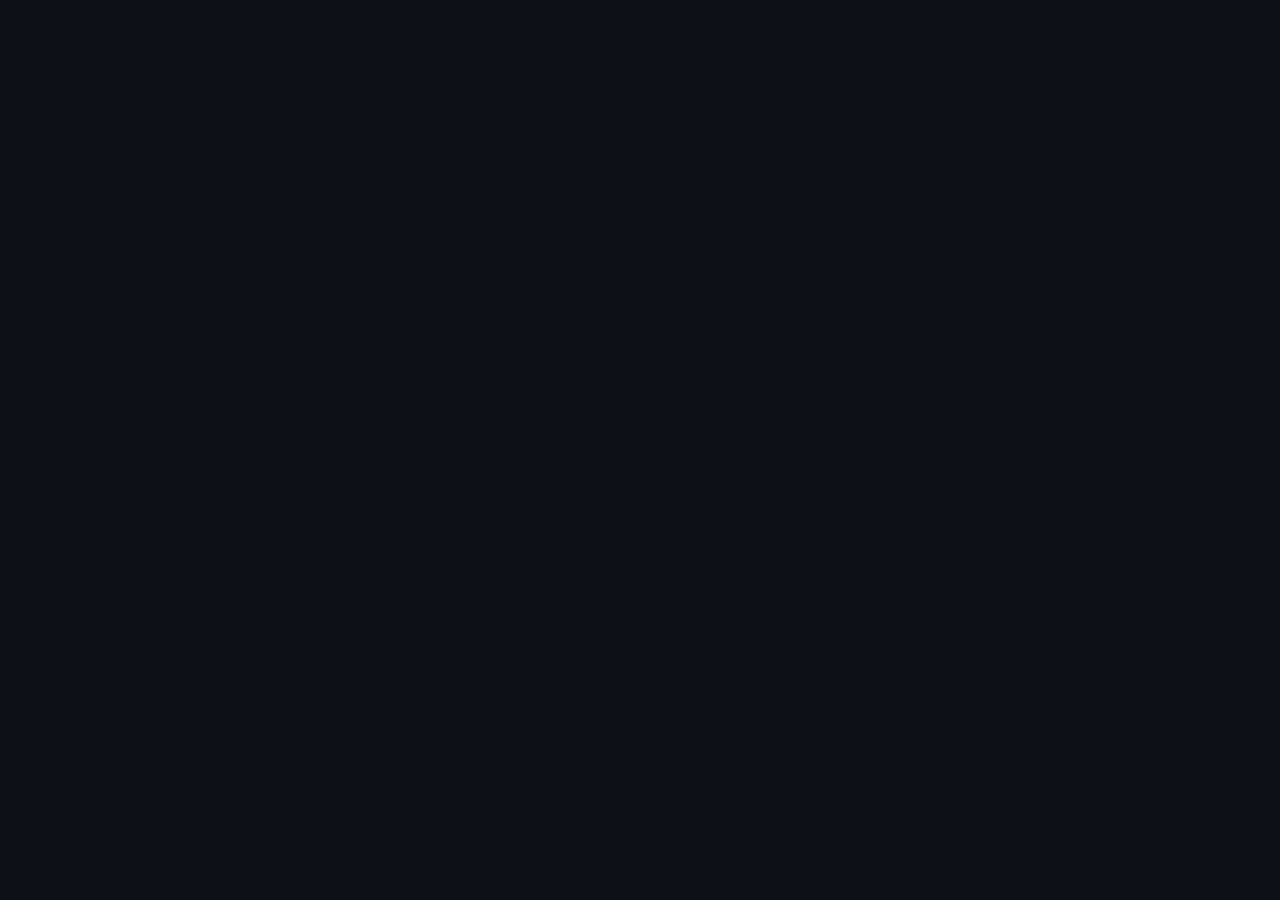
==== commit f1c1a68e: "Add files via upload" ====
--- a/index.html
+++ b/index.html
@@ -86,15 +86,22 @@
     <h1>Initialize Sales Session</h1>
     <p class="sub">Securely configure your territory, rep credentials, and address dataset before deployment.</p>
 
+    <div class="step" id="team-step">
+      <div class="slabel">Step 1 — Select Your Team</div>
+      <select class="txt-in team-select" id="team-select" onchange="selectTeam(this.value)">
+        <option value="">— Choose a team —</option>
+      </select>
+    </div>
+
     <div class="step">
-      <div class="slabel">Step 1 — Your Name</div>
+      <div class="slabel">Step 2 — Your Name</div>
       <input class="txt-in" type="text" id="rep-name" placeholder="e.g. John Smith" oninput="validateRepName()" autocomplete="name">
       <div id="rep-name-hint">⚠ Please enter your first and last name</div>
       <div id="rep-profile-status"></div>
     </div>
 
     <div class="step">
-      <div class="slabel">Step 2 — Load Addresses <span class="text-danger">*Required</span></div>
+      <div class="slabel">Step 3 — Load Addresses <span class="text-danger">*Required</span></div>
       <p class="shint">Addresses are loaded automatically once you click Load Addresses. Click the button below to fetch them — or upload a CSV as a backup.</p>
       <button class="btn-fetch-addr" id="btn-fetch-addr" onclick="fetchAddressesFromSheet()">
         <span id="fetch-addr-icon">📋</span> Load Addresses
@@ -111,7 +118,7 @@
     </div>
 
     <div class="step">
-      <div class="slabel">Step 3 — Territory KMZ Files <span class="text-muted">(optional)</span></div>
+      <div class="slabel">Step 4 — Territory KMZ Files <span class="text-muted">(optional)</span></div>
       <p class="shint">Upload one or more KMZ files to draw territory polygons on the map.</p>
       <div class="dropzone" id="dz-kml">
         <input type="file" id="kml-file" accept=".kml,.kmz" multiple>
@@ -326,7 +333,7 @@
               <div class="cov-leg-row"><span class="cov-swatch mega"></span>Mega Sale</div>
               <div class="cov-leg-row"><span class="cov-swatch gig"></span>Gig Sale</div>
               <div class="cov-leg-row"><span class="cov-swatch nothome"></span>Not Home</div>
-              <div class="cov-leg-row"><span class="cov-swatch brightspeed"></span>Brightspeed</div>
+              <div class="cov-leg-row"><span class="cov-swatch fibercompetitor"></span>Fiber Competitor</div>
               <div class="cov-leg-row"><span class="cov-swatch incontract"></span>In Contract</div>
               <div class="cov-leg-row"><span class="cov-swatch notinterested"></span>Not Interested</div>
               <div class="cov-leg-row"><span class="cov-swatch goback"></span>Go Back Later</div>
@@ -375,7 +382,7 @@
 
         <div class="ana-card">
           <div class="ana-card-head">🆚 Competitor Breakdown by Territory</div>
-          <div class="ana-card-sub">% of homes using Brightspeed, in contract, or open market — per territory</div>
+          <div class="ana-card-sub">% of homes using Fiber Competitor, in contract, or open market — per territory</div>
           <div id="ti-competitor-table"></div>
         </div>
 
@@ -483,7 +490,23 @@
         <div class="disp-chips" id="disp-chips"></div>
       </div>
       <input class="search-in" id="addr-search" placeholder="🔍 Search addresses…" oninput="filterList(this.value)">
-    </div>
+      <select class="dispo-filter" id="dispo-filter" onchange="filterByDisposition(this.value)">
+        <option value="">All Dispositions</option>
+        <option value="pending">📋 Pending</option>
+        <option value="nothome">🚪 Not Home (all)</option>
+        <option value="notinterested">❌ Not Interested</option>
+        <option value="goback">🔄 Go Back</option>
+        <option value="fibercompetitor">⚡ Fiber Competitor</option>
+        <option value="incontract">📋 In Contract</option>
+        <option value="competitor">🔌 Competitor</option>
+        <option value="vacant">🏚️ Vacant</option>
+        <option value="business">🏢 Business</option>
+        <option value="activecustomer">⚡ Active Customer</option>
+        <option value="mega">⚡ Mega Sale</option>
+        <option value="gig">🚀 Gig Sale</option>
+      </select>
+    </div>
+    <div id="territory-tabs" class="territory-tabs"></div>
     <div id="addr-items"></div>
     <div class="pl-footer">
       <button class="btn-add-addr" onclick="openAddAddrModal()">&#43; Add Address</button>
@@ -759,6 +782,19 @@
           </div>
         </div>
       </div>
+
+      <div class="sec-head">Outcome Tracking</div>
+      <div class="outcome-flags">
+        <label class="yn-flag">
+          <input type="checkbox" id="f-decision-maker">
+          <span>Decision Maker Spoken To</span>
+        </label>
+        <label class="yn-flag">
+          <input type="checkbox" id="f-followup-needed">
+          <span>Follow Up Needed</span>
+        </label>
+      </div>
+      <div class="outcome-help">Sale Made is set automatically when a sale is submitted.</div>
 
       <div class="sec-head">Submit Sale</div>
       <button class="btn-mega" id="btn-mega" onclick="submitSale('Mega Speed')" disabled>⚡ Submit — Mega Speed</button>
--- a/style.css
+++ b/style.css
@@ -35,7 +35,7 @@
 .cov-swatch.mega { background: #8b5cf6; }
 .cov-swatch.gig { background: #10b981; }
 .cov-swatch.nothome { background: #d97706; }
-.cov-swatch.brightspeed { background: #ef4444; }
+.cov-swatch.fibercompetitor { background: #ef4444; }
 .cov-swatch.incontract { background: #818cf8; }
 .cov-swatch.notinterested { background: #dc2626; }
 .cov-swatch.goback { background: #06b6d4; }
@@ -128,6 +128,14 @@
 }
 .txt-in:focus { border-color: var(--accent); box-shadow: 0 0 0 3px rgba(0,212,255,.1); }
 
+select.team-select {
+  -webkit-appearance: none; appearance: none; cursor: pointer;
+  background-image: url("data:image/svg+xml,%3Csvg xmlns='http://www.w3.org/2000/svg' width='12' height='7'%3E%3Cpath d='M0 0l6 7 6-7z' fill='%236b7280'/%3E%3C/svg%3E");
+  background-repeat: no-repeat; background-position: right 14px center;
+  padding-right: 36px;
+}
+select.team-select option { background: var(--card); color: var(--text); }
+
 .dropzone {
   border: 2px dashed var(--border); border-radius: 10px;
   padding: 26px; text-align: center; cursor: pointer;
@@ -162,6 +170,37 @@
   background: none; border: none; color: var(--accent);
   font-size: 11px; font-family: 'Space Mono', monospace;
   text-decoration: underline; cursor: pointer; padding: 0;
+}
+
+.outcome-flags {
+  display: grid;
+  grid-template-columns: 1fr;
+  gap: 10px;
+  margin-bottom: 10px;
+}
+.yn-flag {
+  display: flex;
+  align-items: center;
+  gap: 10px;
+  padding: 10px 12px;
+  border: 1px solid var(--border);
+  border-radius: 10px;
+  background: var(--surface2);
+  font-size: 13px;
+  color: var(--text);
+  cursor: pointer;
+}
+.yn-flag input[type="checkbox"] {
+  width: 16px;
+  height: 16px;
+  accent-color: var(--accent);
+  cursor: pointer;
+}
+.outcome-help {
+  font-size: 11px;
+  color: var(--muted);
+  margin: -2px 0 14px;
+  line-height: 1.45;
 }
 
 /* ── APP PAGE ───────────────────────────────────────── */
@@ -321,6 +360,18 @@
 }
 .search-in:focus { border-color: var(--accent); }
 
+.dispo-filter {
+  width: 100%; background: var(--bg); border: 1px solid var(--border);
+  border-radius: 7px; padding: 7px 10px; font-size: 12px; color: var(--text);
+  font-family: 'Syne', sans-serif; outline: none; box-sizing: border-box;
+  margin-top: 6px; cursor: pointer; -webkit-appearance: none; appearance: none;
+  background-image: url("data:image/svg+xml,%3Csvg xmlns='http://www.w3.org/2000/svg' width='10' height='6'%3E%3Cpath d='M0 0l5 6 5-6z' fill='%236b7280'/%3E%3C/svg%3E");
+  background-repeat: no-repeat; background-position: right 10px center;
+  padding-right: 28px;
+}
+.dispo-filter:focus { border-color: var(--accent); }
+.dispo-filter option { background: var(--card); color: var(--text); }
+
 #addr-items { flex: 1; overflow-y: auto; }
 #addr-items::-webkit-scrollbar { width: 3px; }
 #addr-items::-webkit-scrollbar-thumb { background: var(--border); border-radius: 2px; }
@@ -351,7 +402,7 @@
 .tag-mega { background: rgba(139,92,246,.25);  color: #d8b4fe; border: 1px solid rgba(139,92,246,.6); }
 .tag-gig  { background: rgba(16,185,129,.25);  color: #6ee7b7; border: 1px solid rgba(16,185,129,.6); }
 .tag-nh   { background: rgba(245,158,11,.2);   color: #fcd34d; border: 1px solid rgba(245,158,11,.5); }
-.tag-bs   { background: rgba(239,68,68,.2);    color: #fca5a5; border: 1px solid rgba(239,68,68,.5); }
+.tag-fc   { background: rgba(239,68,68,.2);    color: #fca5a5; border: 1px solid rgba(239,68,68,.5); }
 .tag-ic   { background: rgba(99,102,241,.2);   color: #a5b4fc; border: 1px solid rgba(99,102,241,.5); }
 .tag-ni   { background: rgba(236,72,153,.2);   color: #f9a8d4; border: 1px solid rgba(236,72,153,.5); }
 .tag-gbl  { background: rgba(6,182,212,.2);    color: #67e8f9; border: 1px solid rgba(6,182,212,.5); }
@@ -591,7 +642,7 @@
 }
 .stbtn:hover { border-color: var(--muted); color: var(--text); }
 .stbtn.act-nh   { border-color: #f59e0b; color: #fcd34d; background: rgba(245,158,11,.12); }
-.stbtn.act-bs   { border-color: #ef4444; color: #fca5a5; background: rgba(239,68,68,.12); }
+.stbtn.act-fc   { border-color: #ef4444; color: #fca5a5; background: rgba(239,68,68,.12); }
 .stbtn.act-ic   { border-color: #6366f1; color: #a5b4fc; background: rgba(99,102,241,.12); }
 .stbtn.act-ni   { border-color: #ec4899; color: #f9a8d4; background: rgba(236,72,153,.12); }
 .stbtn.act-cb   { border-color: #06b6d4; color: #67e8f9; background: rgba(6,182,212,.1); }
@@ -1512,7 +1563,7 @@
 .prev-disp-status.s-nothome       { color: #fcd34d; }
 .prev-disp-status.s-goback        { color: #67e8f9; }
 .prev-disp-status.s-notinterested { color: #fca5a5; }
-.prev-disp-status.s-brightspeed   { color: #fca5a5; }
+.prev-disp-status.s-fibercompetitor   { color: #fca5a5; }
 .prev-disp-status.s-incontract    { color: #a5b4fc; }
 .prev-disp-status.s-vacant        { color: #fde047; }
 .prev-disp-status.s-business      { color: #c7d2fe; }
@@ -3731,3 +3782,34 @@
   .pin-confirm-box { padding: 20px 16px 18px; }
   .pin-btn-confirm, .pin-btn-cancel { padding: 11px; font-size: 13px; }
 }
+
+/* ── Territory Tabs ─────────────────────────────────────── */
+.territory-tabs {
+  display: flex;
+  gap: 6px;
+  padding: 6px 12px;
+  overflow-x: auto;
+  -webkit-overflow-scrolling: touch;
+  scrollbar-width: none;
+}
+.territory-tabs::-webkit-scrollbar { display: none; }
+.territory-tabs:empty { display: none; }
+.terr-tab {
+  flex-shrink: 0;
+  padding: 5px 12px;
+  border-radius: 16px;
+  border: 1px solid var(--border);
+  background: transparent;
+  color: var(--muted);
+  font-size: 11px;
+  font-weight: 600;
+  cursor: pointer;
+  white-space: nowrap;
+  transition: all .15s;
+}
+.terr-tab:hover { border-color: var(--accent); color: var(--text); }
+.terr-tab.active {
+  background: var(--accent);
+  color: #fff;
+  border-color: var(--accent);
+}
